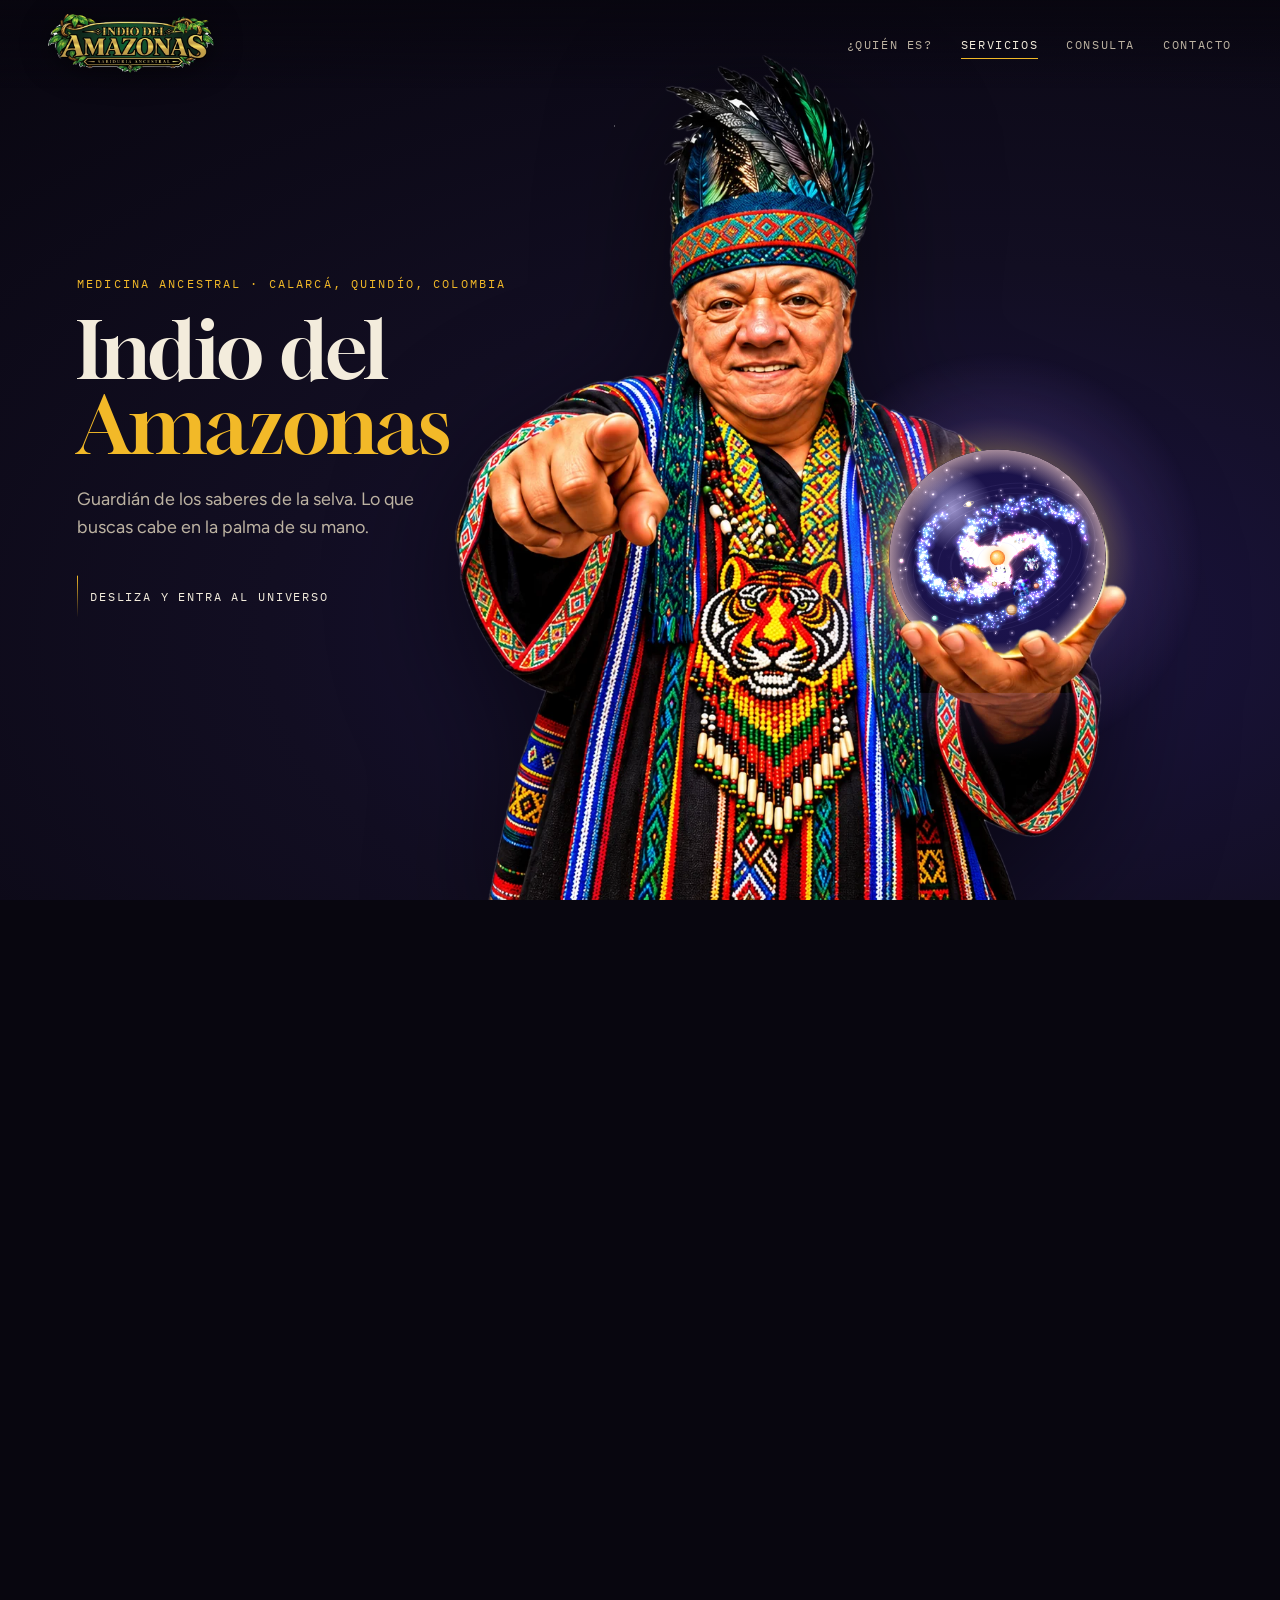
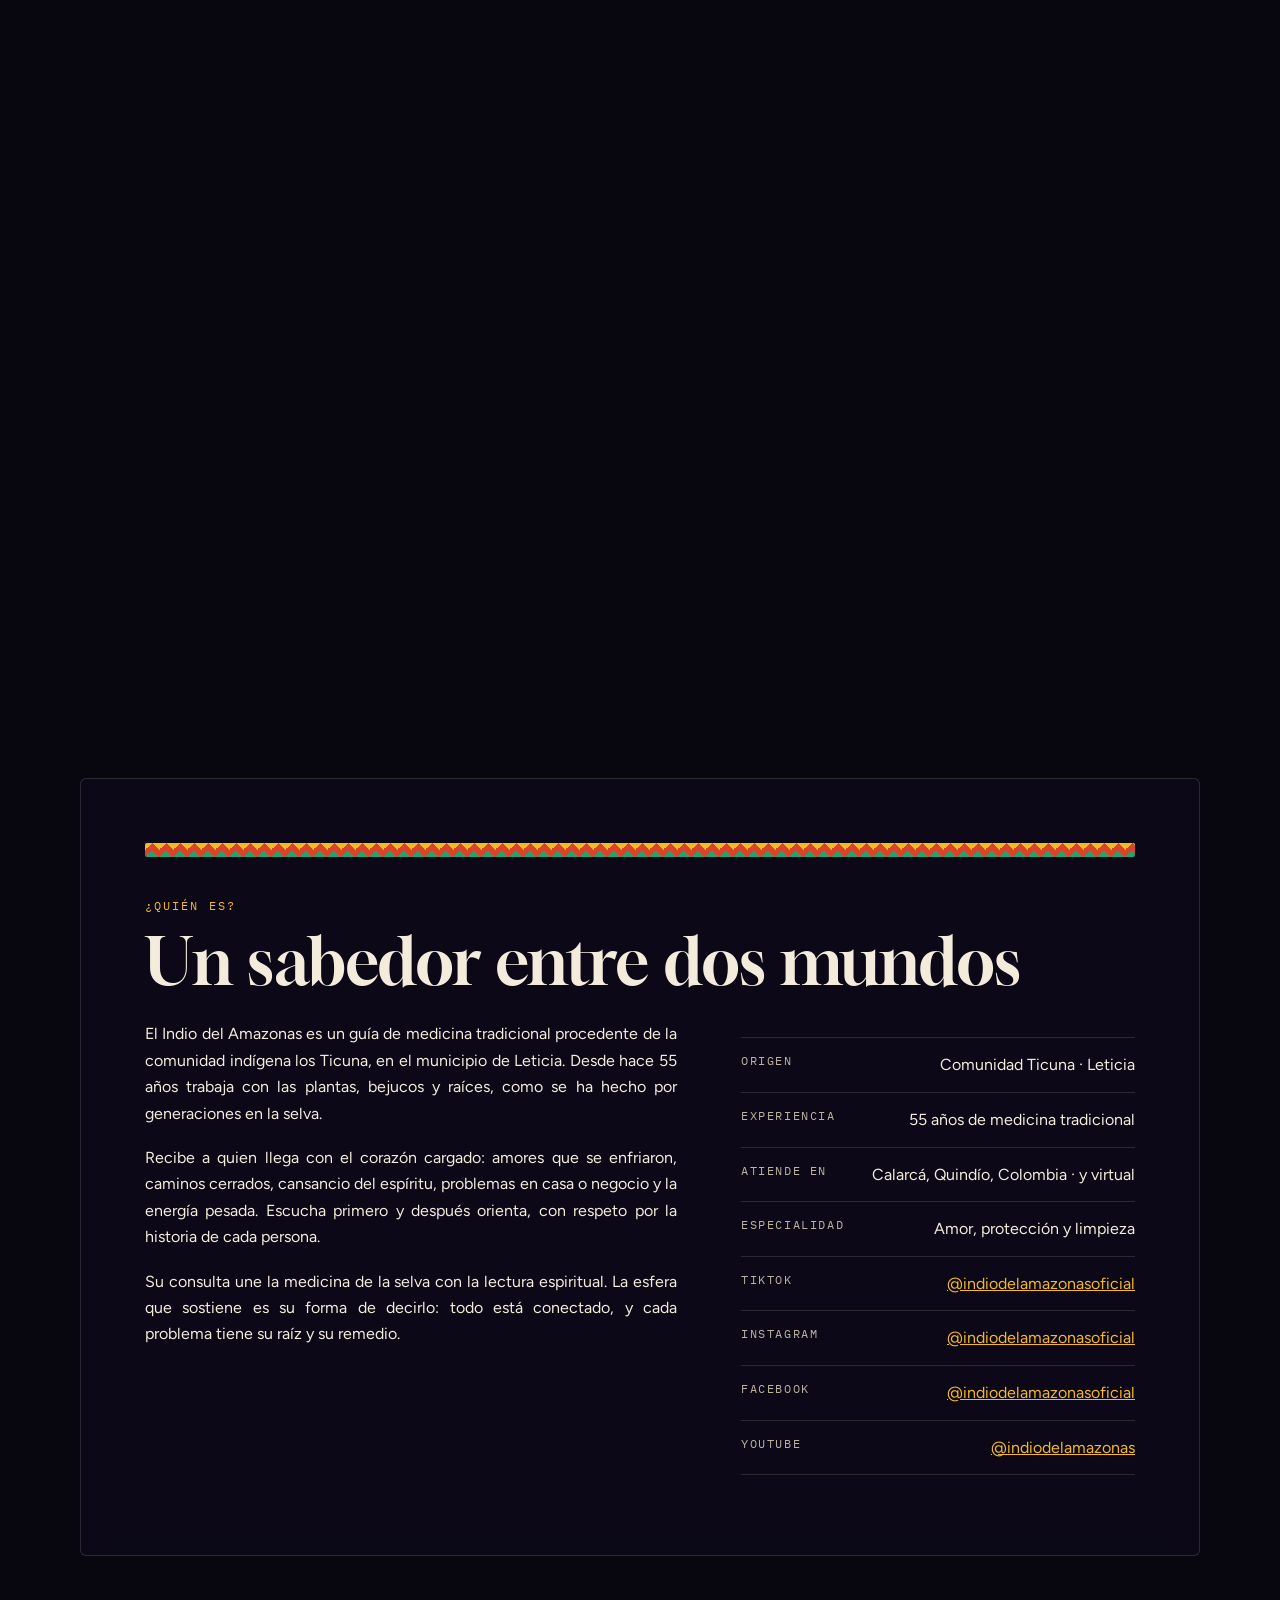
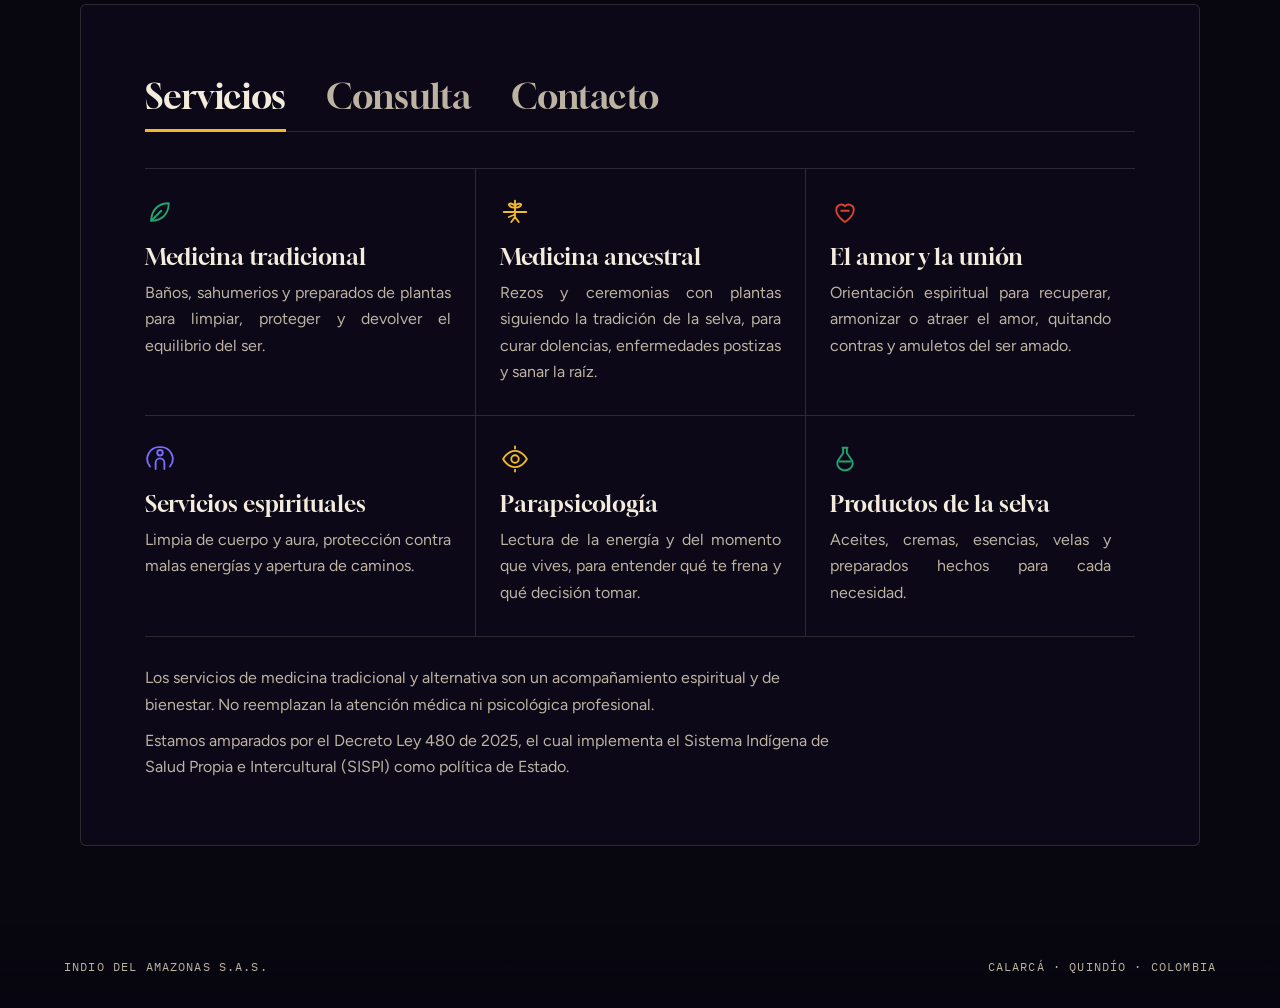
==== index.html @ d4c2d55d "Update index.html" ====
<!doctype html>
<html lang="es">
<head>
<meta charset="utf-8">
<meta name="viewport" content="width=device-width, initial-scale=1, viewport-fit=cover">
<meta name="description" content="Indio del Amazonas: medicina tradicional y ancestral de la comunidad Ticuna. Consultas en Calarcá, Quindío, Colombia y virtuales.">
<style>html{color-scheme:dark;-webkit-text-size-adjust:100%}body{margin:0}img{max-width:100%}[hidden]{display:none!important}
.youtube-link {
  color: var(--maiz);
  text-decoration: none;
  border-bottom: 1px solid rgba(242,185,40,.45);
  padding-bottom: 2px;
  transition: color .2s, border-color .2s;
}
.youtube-link:hover, .youtube-link:focus-visible {
  color: var(--hueso);
  border-color: var(--hueso);
}


.contacto-redes a { color: var(--maiz); text-decoration: underline; text-underline-offset: 3px; overflow-wrap: anywhere; }
.contacto-redes p { margin: 0 0 1.1rem; }
.contacto-panel h3 { margin-top: .25rem; }


/* Ajustes móviles: menú hamburguesa y pestañas dentro del recuadro */
.menu-toggle{display:none;appearance:none;border:1px solid var(--linea);background:rgba(13,9,28,.92);color:var(--hueso);border-radius:8px;width:44px;height:42px;padding:10px;cursor:pointer;align-items:center;justify-content:center;flex-direction:column;gap:5px;flex:none}
.menu-toggle span{display:block;width:21px;height:2px;background:currentColor;border-radius:2px}
@media (max-width:560px){
  .nav{position:relative;display:flex;flex-wrap:wrap;align-items:center;justify-content:space-between;padding:calc(env(safe-area-inset-top,0px) + 10px) 16px 10px;gap:10px;background:rgba(8,6,15,.97)}
  .brand img{height:42px;max-width:min(66vw,250px)}
  .menu-toggle{display:flex;margin-left:auto}
  .nav ul{display:none;position:absolute;top:100%;left:12px;right:12px;flex-direction:column;gap:0;padding:8px 14px;background:rgba(10,7,22,.98);border:1px solid var(--linea);border-radius:10px;box-shadow:0 14px 35px rgba(0,0,0,.35);z-index:1000}
  .nav.nav-menu-open ul{display:flex}
  .nav ul li{width:100%}
  .nav a.lnk{display:block;width:100%;box-sizing:border-box;padding:13px 4px;font-size:.78rem;letter-spacing:.1em;border-bottom:1px solid var(--linea);white-space:normal}
  .nav ul li:last-child a.lnk{border-bottom:0}
  #pestanas .tabs{display:grid;grid-template-columns:repeat(3,minmax(0,1fr));gap:0;width:100%;box-sizing:border-box;margin:0 0 28px;align-items:stretch}
  #pestanas .tab{min-width:0;width:100%;box-sizing:border-box;margin:0;padding:10px 2px 13px;font-size:clamp(.88rem,4.2vw,1.2rem);line-height:1.2;letter-spacing:0;white-space:nowrap;text-align:center}
  #pestanas .tab[aria-selected="true"]::after{left:8%;right:8%;height:3px}
}


@media (max-width:560px){
  .menu-toggle{position:relative;z-index:1001;transition:background .2s,border-color .2s}
  .menu-toggle span{transform-origin:center;transition:transform .22s ease,opacity .18s ease}
  .nav.nav-menu-open .menu-toggle{background:rgba(242,185,40,.12);border-color:var(--maiz)}
  .nav.nav-menu-open .menu-toggle span:nth-child(1){transform:translateY(7px) rotate(45deg)}
  .nav.nav-menu-open .menu-toggle span:nth-child(2){opacity:0;transform:scaleX(.2)}
  .nav.nav-menu-open .menu-toggle span:nth-child(3){transform:translateY(-7px) rotate(-45deg)}
}

</style>
<title>Indio del Amazonas</title>
<link rel="preconnect" href="https://fonts.googleapis.com">
<link rel="preconnect" href="https://fonts.gstatic.com" crossorigin>
<link rel="stylesheet" href="https://fonts.googleapis.com/css2?family=Gloock&family=Figtree:wght@400;500;600&family=IBM+Plex+Mono:wght@400;500&display=swap">
<style>
/* Layout: una escena fija (sticky) donde el guardián se acerca hasta que la esfera se vuelve el universo; luego el contenido flota sobre ese cosmos. */
:root{
  --noche:#08060f;
  --noche-2:#120e22;
  --hueso:#f3ecdc;
  --hueso-2:#bdb3a2;
  --maiz:#f2b928;
  --achiote:#d9442b;
  --selva:#22a36f;
  --cosmos:#7a6bff;
  --linea:rgba(243,236,220,.14);
  --panel:rgba(14,10,28,.72);
  --f-display:"Gloock","Bodoni 72","Didot",Georgia,serif;
  --f-body:"Figtree",system-ui,-apple-system,"Segoe UI",sans-serif;
  --f-mono:"IBM Plex Mono",ui-monospace,Menlo,monospace;
  color-scheme:dark;
}
*{box-sizing:border-box}
html{scroll-behavior:smooth}
body{background:var(--noche);color:var(--hueso);font-family:var(--f-body);font-size:16px;line-height:1.6;overflow-x:clip}\n@supports not (overflow:clip){body{overflow-x:hidden}}
a{color:inherit}
:focus-visible{outline:2px solid var(--maiz);outline-offset:3px}

/* ---------- Navegación ---------- */
.nav{position:fixed;top:0;left:0;right:0;z-index:20;padding:calc(env(safe-area-inset-top,0px) + 14px) clamp(16px,4vw,48px) 14px;display:flex;align-items:center;justify-content:space-between;gap:16px;background:linear-gradient(to bottom,rgba(8,6,15,.85),rgba(8,6,15,0));}
.brand{display:block;flex:none;line-height:0;text-decoration:none}
.brand img{display:block;height:clamp(40px,5.2vw,60px);width:auto;max-width:42vw;filter:drop-shadow(0 4px 14px rgba(0,0,0,.5))}
.nav ul{list-style:none;margin:0;padding:0;display:flex;gap:clamp(10px,2.2vw,28px)}
.nav a.lnk{font-family:var(--f-mono);font-size:.72rem;text-transform:uppercase;letter-spacing:.14em;text-decoration:none;color:var(--hueso-2);padding:6px 0;border-bottom:1px solid transparent;transition:color .2s,border-color .2s}
.nav a.lnk:hover,.nav a.lnk.on{color:var(--hueso);border-color:var(--maiz)}

/* ---------- Escena de entrada ---------- */
#viaje{position:relative;height:430vh;height:430svh;min-height:300vh}
.escena{position:sticky;top:0;height:100vh;height:100svh;min-height:100dvh;overflow:hidden;z-index:0;
  background:radial-gradient(120% 90% at 75% 70%,#1b1440 0%,var(--noche-2) 45%,var(--noche) 100%)}
.polvo{position:absolute;inset:0;opacity:.5;background-image:radial-gradient(1px 1px at 12% 22%,#fff8 50%,transparent 51%),radial-gradient(1px 1px at 32% 62%,#fff6 50%,transparent 51%),radial-gradient(1.4px 1.4px at 48% 14%,#fff9 50%,transparent 51%),radial-gradient(1px 1px at 8% 80%,#fff5 50%,transparent 51%),radial-gradient(1px 1px at 22% 44%,#fff7 50%,transparent 51%),radial-gradient(1.3px 1.3px at 41% 88%,#fff6 50%,transparent 51%),radial-gradient(1px 1px at 58% 34%,#fff5 50%,transparent 51%)}
.guardian{position:absolute;bottom:0;right:clamp(0px,3vw,60px);height:min(94svh,calc((100vw - 32px)*1199/1312));aspect-ratio:1312/1199;max-width:100%}
.guardian .mueve{position:absolute;inset:0;transform-origin:73.63% 59.55%;will-change:transform}
.guardian img{display:block;width:100%;height:100%;object-fit:contain;filter:drop-shadow(0 30px 60px rgba(0,0,0,.55))}

.hero{position:absolute;z-index:3;left:clamp(16px,6vw,96px);top:50%;transform:translateY(-50%);max-width:min(520px,40vw);will-change:opacity,transform}
.eyebrow{font-family:var(--f-mono);font-size:.74rem;letter-spacing:.18em;text-transform:uppercase;color:var(--maiz);margin:0 0 18px}
.hero h1{font-family:var(--f-display);font-weight:400;font-size:clamp(2.6rem,6.2vw,5.6rem);line-height:.95;margin:0;text-wrap:balance;letter-spacing:-.01em}
.hero h1 em{font-style:normal;color:var(--maiz)}
.hero p.lema{text-align:left;hyphens:none;-webkit-hyphens:none;font-size:clamp(1rem,1.4vw,1.2rem);color:var(--hueso-2);margin:22px 0 0;max-width:34ch}
.baja{display:inline-flex;align-items:center;gap:12px;margin-top:34px;font-family:var(--f-mono);font-size:.72rem;letter-spacing:.16em;text-transform:uppercase;color:var(--hueso)}
.baja i{display:block;width:1px;height:42px;background:linear-gradient(var(--maiz),transparent);animation:goteo 2.2s ease-in-out infinite}
@keyframes goteo{0%{transform:scaleY(.2);transform-origin:top}50%{transform:scaleY(1);transform-origin:top}100%{transform:scaleY(.2);transform-origin:bottom}}

.frase{position:absolute;z-index:3;left:50%;top:50%;transform:translate(-50%,-50%);width:min(760px,calc(100% - 32px));text-align:center;opacity:0;pointer-events:none}
.frase p{font-family:var(--f-display);font-size:clamp(1.8rem,4.6vw,3.6rem);line-height:1.08;margin:0;text-wrap:balance;text-shadow:0 4px 40px rgba(0,0,0,.6)}
.frase small{display:block;margin-top:16px;font-family:var(--f-mono);font-size:.72rem;letter-spacing:.18em;text-transform:uppercase;color:var(--maiz)}

#cosmos{position:fixed;inset:0;width:100%;height:100%;z-index:1;pointer-events:none}

/* ---------- Contenido ---------- */
#quien,#pestanas{scroll-margin-top:84px}
main{position:relative;z-index:4;padding-inline:clamp(16px,5vw,64px);padding-block:12vh 80px}
.chaquira{height:14px;border-radius:2px;margin:0 0 40px;
  background:
   linear-gradient(135deg,var(--maiz) 25%,transparent 25%) 0 0/14px 14px,
   linear-gradient(225deg,var(--maiz) 25%,transparent 25%) 0 0/14px 14px,
   linear-gradient(315deg,var(--selva) 25%,transparent 25%) 7px 0/14px 14px,
   linear-gradient(45deg,var(--selva) 25%,transparent 25%) 7px 0/14px 14px,
   var(--achiote);}
.bloque{max-width:1120px;margin:0 auto;background:var(--panel);backdrop-filter:blur(14px);-webkit-backdrop-filter:blur(14px);border:1px solid var(--linea);border-radius:6px;padding:clamp(24px,5vw,64px)}
.bloque + .bloque{margin-top:48px}
.kicker{font-family:var(--f-mono);font-size:.72rem;letter-spacing:.18em;text-transform:uppercase;color:var(--maiz);margin:0 0 14px}
h2{font-family:var(--f-display);font-weight:400;font-size:clamp(2.2rem,5vw,4rem);line-height:1;margin:0 0 28px;text-wrap:balance}
.quien{display:grid;grid-template-columns:minmax(0,1.35fr) minmax(0,1fr);gap:clamp(28px,5vw,72px);align-items:start}
.quien .txt p{margin:0 0 18px;max-width:62ch;color:var(--hueso);font-size:1.06rem;line-height:1.65}

.saberes{border-top:1px solid var(--linea)}
.saberes div{display:flex;justify-content:space-between;gap:16px;padding:14px 0;border-bottom:1px solid var(--linea)}
.saberes dt{font-family:var(--f-mono);font-size:.72rem;letter-spacing:.14em;text-transform:uppercase;color:var(--hueso-2)}
.saberes dd{margin:0;text-align:right}
.saberes a{color:var(--maiz);overflow-wrap:anywhere}
.saberes dd{min-width:0}

/* Pestañas */
.tabs{display:flex;gap:4px;border-bottom:1px solid var(--linea);margin:0 0 36px}
.tab{appearance:none;background:none;border:0;color:var(--hueso-2);font-family:var(--f-display);font-size:clamp(1.5rem,3vw,2.2rem);padding:6px 18px 14px 0;margin-right:18px;cursor:pointer;position:relative}
.tab[aria-selected="true"]{color:var(--hueso)}
.tab[aria-selected="true"]::after{content:"";position:absolute;left:0;right:18px;bottom:-1px;height:3px;background:var(--maiz)}
.tab:hover{color:var(--hueso)}

.servicios{display:grid;grid-template-columns:repeat(3,minmax(0,1fr));gap:0;border-top:1px solid var(--linea)}
.serv{padding:28px 24px 30px 0;border-bottom:1px solid var(--linea)}
.serv:not(:nth-child(3n+1)){padding-left:24px;border-left:1px solid var(--linea)}
.serv .icono{display:block;width:30px;height:30px;margin:0 0 16px;fill:none;stroke:currentColor;stroke-width:1.5;stroke-linecap:round;stroke-linejoin:round}
.nota + .nota{margin-top:10px}
.serv h3{font-family:var(--f-display);font-weight:400;font-size:1.45rem;line-height:1.15;margin:0 0 10px}
.serv p{margin:0;color:var(--hueso-2);font-size:.96rem}
.nota{margin:28px 0 0;font-size:.82rem;color:var(--hueso-2);max-width:70ch}

.consulta{display:grid;grid-template-columns:minmax(0,1fr) minmax(0,1.3fr);gap:clamp(28px,5vw,64px)}
.consulta .intro p{margin:0 0 16px;max-width:44ch}
.pasos{list-style:none;margin:24px 0 0;padding:0;counter-reset:p}
.pasos li{counter-increment:p;display:flex;gap:14px;padding:12px 0;border-top:1px solid var(--linea);color:var(--hueso-2)}
.pasos li::before{content:counter(p);font-family:var(--f-mono);color:var(--maiz);min-width:1.5em}
form{display:grid;grid-template-columns:1fr 1fr;gap:18px}
.campo{display:flex;flex-direction:column;gap:6px;min-width:0}
.campo.full{grid-column:1/-1}
label{font-family:var(--f-mono);font-size:.7rem;letter-spacing:.14em;text-transform:uppercase;color:var(--hueso-2)}
input,select,textarea{font:inherit;color:var(--hueso);background:rgba(243,236,220,.05);border:1px solid var(--linea);border-radius:4px;padding:12px 14px;width:100%}
select option{background:var(--noche-2)}
textarea{min-height:120px;resize:vertical}
input:focus,select:focus,textarea:focus{outline:none;border-color:var(--maiz)}
.btn{appearance:none;border:0;cursor:pointer;font:600 1rem var(--f-body);background:var(--maiz);color:#1a1205;padding:14px 22px;border-radius:4px;text-decoration:none;display:inline-flex;align-items:center;gap:10px;justify-content:center}
.btn.sec{background:transparent;color:var(--hueso);border:1px solid var(--linea)}
.btn:hover{filter:brightness(1.08)}
.listo{grid-column:1/-1;border:1px solid var(--linea);border-radius:4px;padding:18px;background:rgba(34,163,111,.08)}
.listo pre{white-space:pre-wrap;font-family:var(--f-mono);font-size:.82rem;color:var(--hueso);margin:10px 0 16px;max-height:220px;overflow:auto}
.listo .acciones{display:flex;flex-wrap:wrap;gap:10px}
.wa-directo{margin-top:28px;padding-top:22px;border-top:1px solid var(--linea)}
.wa-num{font-family:var(--f-display);font-size:clamp(1.6rem,3.4vw,2.2rem);margin:0 0 14px;font-variant-numeric:tabular-nums;user-select:all}
.wa-directo .acciones,.listo .acciones{display:flex;flex-wrap:wrap;gap:10px}
.acepto{flex-direction:row;align-items:flex-start;gap:12px}
.acepto input{width:20px;height:20px;flex:none;margin:2px 0 0;accent-color:var(--maiz);padding:0}
.acepto label{flex:1;min-width:0;font-family:var(--f-body);font-size:.92rem;letter-spacing:0;text-transform:none;color:var(--hueso);line-height:1.5;text-align:left;hyphens:none;-webkit-hyphens:none}
.enlace{display:inline;color:var(--maiz);text-decoration:underline;text-underline-offset:3px;cursor:pointer}
.velo-pol[hidden],[hidden]{display:none!important}
.velo-pol{position:fixed;inset:0;z-index:50;background:rgba(5,4,10,.78);display:flex;align-items:center;justify-content:center;padding:calc(env(safe-area-inset-top,0px) + 16px) 16px calc(env(safe-area-inset-bottom,0px) + 16px)}
.politica{background:var(--noche-2);border:1px solid var(--linea);border-radius:6px;width:min(680px,100%);max-height:100%;display:flex;flex-direction:column}
.politica header{display:flex;justify-content:space-between;align-items:center;gap:16px;padding:20px 24px;border-bottom:1px solid var(--linea)}
.politica h3{font-family:var(--f-display);font-weight:400;font-size:1.5rem;margin:0;line-height:1.1}
.politica .cuerpo{overflow:auto;padding:20px 24px;font-size:.94rem;color:var(--hueso)}
.politica .cuerpo h4{font-family:var(--f-mono);font-size:.72rem;letter-spacing:.14em;text-transform:uppercase;color:var(--maiz);margin:20px 0 6px;font-weight:500}
.politica .cuerpo h4:first-child{margin-top:0}
.politica .cuerpo p,.politica .cuerpo li{margin:0 0 8px;max-width:64ch}
.politica .cuerpo ul{padding-left:20px;margin:0 0 8px}
.politica footer{padding:16px 24px;border-top:1px solid var(--linea);display:flex;flex-wrap:wrap;gap:10px;justify-content:flex-end}
.cerrar{appearance:none;background:none;border:1px solid var(--linea);color:var(--hueso);width:40px;height:40px;border-radius:4px;font-size:1.3rem;cursor:pointer;flex:none}
/* Texto corrido: mismo tamaño, interlineado y justificado */
.quien .txt p,.serv p,.nota,.consulta .intro > p,.pasos li,.politica .cuerpo p,.politica .cuerpo li,.acepto label{text-align:left;hyphens:none;-webkit-hyphens:none}
.quien .txt p,.serv p,.nota,.consulta .intro > p,.pasos li{font-size:1rem;line-height:1.65}
.err{color:#ff9b85;font-size:.85rem;grid-column:1/-1;margin:0}

footer{position:relative;z-index:4;padding:32px clamp(16px,5vw,64px) calc(32px + env(safe-area-inset-bottom,0px));display:flex;flex-wrap:wrap;justify-content:space-between;gap:12px;font-family:var(--f-mono);font-size:.72rem;letter-spacing:.1em;text-transform:uppercase;color:var(--hueso-2);background:linear-gradient(to top,rgba(8,6,15,.9),transparent)}

@media (max-width:860px){
  #viaje{position:relative;height:430vh;height:430svh;min-height:300vh}
  .escena{position:sticky;top:0;height:100vh;height:100svh;min-height:100dvh}
  #viaje{height:430vh;height:430svh}
  .escena{height:100vh;height:100svh;min-height:100dvh}
  .hero{top:calc(env(safe-area-inset-top,0px) + 86px);transform:none;max-width:none;right:16px}
  .hero p.lema{max-width:30ch}
  .baja{margin-top:20px}
  .guardian{right:50%;transform:translateX(50%);height:auto;width:min(100vw,640px)}
  .quien,.consulta{grid-template-columns:1fr}
  .servicios{grid-template-columns:1fr 1fr}
  .serv:not(:nth-child(3n+1)){padding-left:0;border-left:0}
  .serv:nth-child(2n){padding-left:20px;border-left:1px solid var(--linea)}
  .serv{padding-right:20px}
}
@media (max-width:560px){
  .nav{padding-bottom:10px;gap:10px;background:linear-gradient(to bottom,rgba(8,6,15,.97) 70%,rgba(8,6,15,0))}
  .nav ul{gap:12px}
  .nav a.lnk{font-size:.68rem;letter-spacing:.06em;white-space:nowrap}
  .brand img{height:40px;max-width:34vw}
  .hero{top:calc(env(safe-area-inset-top,0px) + 92px)}
  .eyebrow{font-size:.78rem}
  .hero h1{font-size:clamp(2.9rem,13vw,3.6rem)}
  .hero p.lema{display:block;font-size:1.08rem;max-width:26ch;margin-top:14px}
  .baja{font-size:.78rem}
  main{padding-inline:12px}
  .bloque{padding:28px 20px}
  h2{font-size:2.3rem}
  .kicker,.saberes dt,label{font-size:.78rem}
  .quien .txt p,.serv p,.nota,.consulta .intro > p,.pasos li,.politica .cuerpo p,.politica .cuerpo li,.acepto label{font-size:1.08rem;line-height:1.7}
  .saberes dd{font-size:1.02rem}
  .tab{font-size:1.9rem}
  .servicios{grid-template-columns:1fr}
  .serv,.serv:nth-child(2n),.serv:not(:nth-child(3n+1)){padding:26px 0;border-left:0}
  .serv .icono{width:34px;height:34px}
  .serv h3{font-size:1.65rem}
  form{grid-template-columns:1fr}
  input,select,textarea{font-size:1.05rem}
  .btn{font-size:1.05rem;padding:16px 22px}
  .wa-num{font-size:2rem}
  footer{font-size:.78rem}
}
@media (prefers-reduced-motion:reduce){ html{scroll-behavior:auto} .baja i{animation:none} }

/* Justificación solicitada: únicamente sección ¿Quién es? y Servicios */
#quien .txt p,
#pestanas .serv p {
  text-align: justify;
  text-justify: inter-word;
  hyphens: auto;
  -webkit-hyphens: auto;
}

</style>

<style id="menu-hamburguesa-fix">
@media (max-width: 560px) {
  nav.nav { position: fixed !important; top: 0; left: 0; right: 0; z-index: 10000 !important; }
  nav.nav > ul#menu-principal {
    display: none !important;
    position: absolute !important;
    top: calc(100% - 1px) !important;
    left: 12px !important;
    right: 12px !important;
    width: auto !important;
    flex-direction: column !important;
    gap: 0 !important;
    padding: 8px 14px !important;
    margin: 0 !important;
    background: rgba(10,7,22,.98) !important;
    border: 1px solid var(--linea) !important;
    border-radius: 10px !important;
    box-shadow: 0 14px 35px rgba(0,0,0,.4) !important;
    z-index: 10002 !important;
    box-sizing: border-box !important;
  }
  nav.nav.nav-menu-open > ul#menu-principal { display: flex !important; }
  nav.nav > ul#menu-principal li { display: block !important; width: 100% !important; }
  nav.nav > ul#menu-principal a.lnk {
    display: block !important; width: 100% !important; box-sizing: border-box !important;
    padding: 13px 4px !important; white-space: normal !important;
    border-bottom: 1px solid var(--linea) !important;
  }
  nav.nav > ul#menu-principal li:last-child a.lnk { border-bottom: 0 !important; }
  nav.nav > button.menu-toggle { display: flex !important; position: relative; z-index: 10003 !important; }
  nav.nav.nav-menu-open > button.menu-toggle span:nth-child(1) { transform: translateY(7px) rotate(45deg); }
  nav.nav.nav-menu-open > button.menu-toggle span:nth-child(2) { opacity: 0; }
  nav.nav.nav-menu-open > button.menu-toggle span:nth-child(3) { transform: translateY(-7px) rotate(-45deg); }
}
</style>

</head>
<body>


<nav class="nav" aria-label="Principal">
  <a class="brand" href="#top"><img src="[data-uri]" alt="Indio del Amazonas · Sabiduría ancestral" width="520" height="188"></a>
  <button class="menu-toggle" type="button" aria-label="Abrir menú" aria-expanded="false" aria-controls="menu-principal">
    <span></span><span></span><span></span>
  </button>
  <ul id="menu-principal">
    <li><a class="lnk" href="#quien" data-go="quien">¿Quién es?</a></li>
    <li><a class="lnk" href="#servicios" data-go="servicios">Servicios</a></li>
    <li><a class="lnk" href="#consulta" data-go="consulta">Consulta</a></li>
    <li><a class="lnk" href="#contacto" data-go="contacto">Contacto</a></li>
  </ul>
</nav>

<section id="viaje" aria-label="Introducción">
  <div class="escena" id="top">
    <div class="polvo" aria-hidden="true"></div>
    <div class="guardian" id="guardian">
      <div class="mueve" id="mueve"><img src="[data-uri]" alt="El Indio del Amazonas, con tocado de plumas y collar de chaquira, sostiene una esfera con el universo en su mano"></div>
    </div>
    <div class="hero" id="hero">
      <p class="eyebrow">Medicina ancestral · Calarcá, Quindío, Colombia</p>
      <h1>Indio del <em>Amazonas</em></h1>
      <p class="lema">Guardián de los saberes de la selva. Lo que buscas cabe en la palma de su mano.</p>
      <span class="baja"><i aria-hidden="true"></i>Desliza y entra al universo</span>
    </div>
    <div class="frase" id="frase1"><p>La selva y el cosmos son una sola medicina</p><small>Bienvenido al círculo</small></div>
  </div>
</section>

<canvas id="cosmos" aria-hidden="true"></canvas>

<main lang="es">
  <section class="bloque" id="quien" aria-labelledby="t-quien">
    <div class="chaquira" aria-hidden="true"></div>
    <p class="kicker">¿Quién es?</p>
    <h2 id="t-quien">Un sabedor entre dos mundos</h2>
    <div class="quien">
      <div class="txt">
        <p>El Indio del Amazonas es un guía de medicina tradicional procedente de la comunidad indígena los Ticuna, en el municipio de Leticia. Desde hace 55 años trabaja con las plantas, bejucos y raíces, como se ha hecho por generaciones en la selva.</p>
        <p>Recibe a quien llega con el corazón cargado: amores que se enfriaron, caminos cerrados, cansancio del espíritu, problemas en casa o negocio y la energía pesada. Escucha primero y después orienta, con respeto por la historia de cada persona.</p>
        <p>Su consulta une la medicina de la selva con la lectura espiritual. La esfera que sostiene es su forma de decirlo: todo está conectado, y cada problema tiene su raíz y su remedio.</p>
      </div>
      <dl class="saberes">
        <div><dt>Origen</dt><dd>Comunidad Ticuna · Leticia</dd></div>
        <div><dt>Experiencia</dt><dd>55 años de medicina tradicional</dd></div>
        <div><dt>Atiende en</dt><dd>Calarcá, Quindío, Colombia · y virtual</dd></div>
        <div><dt>Especialidad</dt><dd>Amor, protección y limpieza</dd></div>
        <div><dt>TikTok</dt><dd><a href="https://www.tiktok.com/@indiodelamazonasoficial" target="_blank" rel="noopener">@indiodelamazonasoficial</a></dd></div>
        <div><dt>Instagram</dt><dd><a href="https://www.instagram.com/indiodelamazonasoficial" target="_blank" rel="noopener">@indiodelamazonasoficial</a></dd></div>
        <div><dt>Facebook</dt><dd><a href="https://www.facebook.com/indiodelamazonasoficial" target="_blank" rel="noopener">@indiodelamazonasoficial</a></dd></div>
        <div><dt>YouTube</dt><dd><a href="https://www.youtube.com/@indiodelamazonas" target="_blank" rel="noopener">@indiodelamazonas</a></dd></div>
      </dl>
    </div>
  </section>

  <section class="bloque" id="pestanas" aria-label="Servicios y consulta">
    <div class="tabs" role="tablist">
      <button class="tab" role="tab" id="tab-servicios" aria-controls="p-servicios" aria-selected="true">Servicios</button>
      <button class="tab" role="tab" id="tab-consulta" aria-controls="p-consulta" aria-selected="false" tabindex="-1">Consulta</button>
      <button class="tab" role="tab" id="tab-contacto" aria-controls="p-contacto" aria-selected="false" tabindex="-1">Contacto</button>
    </div>

    <div role="tabpanel" id="p-servicios" aria-labelledby="tab-servicios">
      <div class="servicios">
        <article class="serv"><svg class="icono" style="color:var(--selva)" viewBox="0 0 24 24" aria-hidden="true"><path d="M5 19C5 11 10 5 19 5c0 9-6 14-14 14Z"/><path d="M5 19 13 11"/></svg><h3>Medicina tradicional</h3><p>Baños, sahumerios y preparados de plantas para limpiar, proteger y devolver el equilibrio del ser.</p></article>
        <article class="serv"><svg class="icono" style="color:var(--maiz)" viewBox="0 0 24 24" aria-hidden="true"><path d="M12 3v9"/><path d="M12 7c-2-2-4-2-5-1 1 2 3 3 5 2"/><path d="M12 7c2-2 4-2 5-1-1 2-3 3-5 2"/><path d="M3 12h18"/><path d="M12 12v4l-3 4M12 16l3 4M12 14l-5 2"/></svg><h3>Medicina ancestral</h3><p>Rezos y ceremonias con plantas siguiendo la tradición de la selva, para curar dolencias, enfermedades postizas y sanar la raíz.</p></article>
        <article class="serv"><svg class="icono" style="color:var(--achiote)" viewBox="0 0 24 24" aria-hidden="true"><path d="M12 20s-7-4.4-7-10a4 4 0 0 1 7-2.6A4 4 0 0 1 19 10c0 5.6-7 10-7 10Z"/><path d="M9 11h6"/></svg><h3>El amor y la unión</h3><p>Orientación espiritual para recuperar, armonizar o atraer el amor, quitando contras y amuletos del ser amado.</p></article>
        <article class="serv"><svg class="icono" style="color:var(--cosmos)" viewBox="0 0 24 24" aria-hidden="true"><circle cx="12" cy="7" r="2.2"/><path d="M8.5 20v-5a3.5 3.5 0 0 1 7 0v5"/><path d="M4 18A9.5 9.5 0 0 1 12 2.5 9.5 9.5 0 0 1 20 18"/></svg><h3>Servicios espirituales</h3><p>Limpia de cuerpo y aura, protección contra malas energías y apertura de caminos.</p></article>
        <article class="serv"><svg class="icono" style="color:var(--maiz)" viewBox="0 0 24 24" aria-hidden="true"><path d="M2.5 12S6 5.5 12 5.5 21.5 12 21.5 12 18 18.5 12 18.5 2.5 12 2.5 12Z"/><circle cx="12" cy="12" r="3"/><path d="M12 2v1.5M12 20.5V22"/></svg><h3>Parapsicología</h3><p>Lectura de la energía y del momento que vives, para entender qué te frena y qué decisión tomar.</p></article>
        <article class="serv"><svg class="icono" style="color:var(--selva)" viewBox="0 0 24 24" aria-hidden="true"><path d="M10 3h4M10.5 3v4.2L6.5 13a5.5 5.5 0 0 0 4.6 8h1.8a5.5 5.5 0 0 0 4.6-8l-4-5.8V3"/><path d="M7.5 14h9"/></svg><h3>Productos de la selva</h3><p>Aceites, cremas, esencias, velas y preparados hechos para cada necesidad.</p></article>
      </div>
      <p class="nota">Los servicios de medicina tradicional y alternativa son un acompañamiento espiritual y de bienestar. No reemplazan la atención médica ni psicológica profesional.</p>
      <p class="nota">Estamos amparados por el Decreto Ley 480 de 2025, el cual implementa el Sistema Indígena de Salud Propia e Intercultural (SISPI) como política de Estado.</p>
    </div>

    <div role="tabpanel" id="p-consulta" aria-labelledby="tab-consulta" hidden>
      <div class="consulta">
        <div class="intro">
          <p>Cuéntale qué estás viviendo. Con tus datos se arma el mensaje y lo envías al WhatsApp del Indio del Amazonas para agendar. También puedes escribirle directo.</p>
          <ol class="pasos">
            <li>Llenas el formulario con tu caso.</li>
            <li>Envías el mensaje por WhatsApp.</li>
            <li>Acuerdan día, hora y modalidad.</li>
          </ol>
          <div class="wa-directo">
            <p class="kicker">WhatsApp Business</p>
            <p class="wa-num" id="wa-num">+57 312 201 8934</p>
            <div class="acciones">
              <a class="btn" href="https://wa.me/573122018934?text=Hola%2C%20Indio%20del%20Amazonas.%20Quiero%20agendar%20una%20consulta." target="_blank" rel="noopener">Escribir ahora</a>
              <button class="btn sec" type="button" id="copiar-num">Copiar número</button>
            </div>
          </div>
        </div>
        <form id="form" novalidate>
          <div class="campo"><label for="f-nombre">Nombre</label><input id="f-nombre" name="nombre" autocomplete="name" placeholder="Ej. Laura Gómez"></div>
          <div class="campo"><label for="f-tel">WhatsApp</label><input id="f-tel" name="tel" type="tel" inputmode="tel" autocomplete="tel" placeholder="Ej. 300 123 4567"></div>
          <div class="campo"><label for="f-tipo">Tipo de consulta</label>
            <select id="f-tipo" name="tipo">
              <option>El amor y la unión</option><option>Medicina tradicional</option><option>Medicina ancestral</option><option>Servicios espirituales</option><option>Parapsicología</option><option>Productos de la selva</option>
            </select></div>
          <div class="campo"><label for="f-modo">Modalidad</label>
            <select id="f-modo" name="modo"><option>Virtual</option><option>Presencial en Calarcá</option></select></div>
          <div class="campo full"><label for="f-msg">¿Qué estás viviendo?</label><textarea id="f-msg" name="msg" placeholder="Cuéntalo con tus palabras. Todo lo que compartes es confidencial."></textarea></div>
          <div class="campo full acepto">
            <input type="checkbox" id="f-datos" name="datos" value="si">
            <label for="f-datos">Acepto la <a href="#politica" class="enlace" id="ver-politica">política de tratamiento de datos personales</a> de Indio del Amazonas S.A.S.</label>
          </div>
          <p class="err" id="err" hidden></p>
          <div class="campo full"><button class="btn" type="submit">Preparar mi consulta</button></div>
          <div class="listo" id="listo" hidden>
            <label>Tu mensaje está listo</label>
            <pre id="resumen"></pre>
            <div class="acciones">
              <a class="btn" id="wa" href="#" target="_blank" rel="noopener">Enviar por WhatsApp</a>
              <button class="btn sec" type="button" id="copiar">Copiar mensaje</button>
            </div>
          </div>
        </form>
      </div>
    </div>
  
    <div role="tabpanel" id="p-contacto" aria-labelledby="tab-contacto" hidden>
      <div class="consulta contacto-panel">
        <div class="intro">
          <p class="kicker">Contacto directo</p>
          <h3>Hablemos</h3>
          <p>Comunícate con el Indio del Amazonas para resolver tus dudas y coordinar una consulta.</p>
          <div class="wa-directo">
            <p class="kicker">WhatsApp Business</p>
            <p class="wa-num">+57 312 201 8934</p>
            <div class="acciones">
              <a class="btn" href="https://wa.me/573122018934?text=Hola%2C%20Indio%20del%20Amazonas.%20Quiero%20obtener%20informaci%C3%B3n." target="_blank" rel="noopener noreferrer">Escribir por WhatsApp</a>
            </div>
          </div>
        </div>
        <div class="intro">
          <p class="kicker">Redes sociales</p>
          <div class="contacto-redes">
            <p><strong>TikTok</strong><br><a href="https://www.tiktok.com/@indiodelamazonasoficial" target="_blank" rel="noopener noreferrer">@indiodelamazonasoficial</a></p>
            <p><strong>Instagram</strong><br><a href="https://www.instagram.com/indiodelamazonasoficial" target="_blank" rel="noopener noreferrer">@indiodelamazonasoficial</a></p>
            <p><strong>Facebook</strong><br><a href="https://www.facebook.com/indiodelamazonasoficial" target="_blank" rel="noopener noreferrer">@indiodelamazonasoficial</a></p>
            <p><strong>YouTube</strong><br><a href="https://www.youtube.com/@indiodelamazonas" target="_blank" rel="noopener noreferrer">@indiodelamazonas</a></p>
          </div>
        </div>
      </div>
    </div>

  </section>
</main>

<footer>
  <span>Indio del Amazonas S.A.S.</span>
  <span>Calarcá · Quindío · Colombia</span>
</footer>

<div class="velo-pol" id="velo-pol" lang="es" hidden>
  <section class="politica" role="dialog" aria-modal="true" aria-labelledby="t-pol">
    <header>
      <h3 id="t-pol">Tratamiento de datos personales</h3>
      <button type="button" class="cerrar" id="cerrar-pol" aria-label="Cerrar">×</button>
    </header>
    <div class="cuerpo" tabindex="0">
      <h4>Responsable</h4>
      <p>Indio del Amazonas S.A.S., con domicilio en Calarcá, Quindío, Colombia. Contacto: WhatsApp +57 312 201 8934.</p>
      <h4>Qué datos recogemos</h4>
      <p>Tu nombre, tu número de WhatsApp, el tipo de consulta, la modalidad que prefieres y lo que nos cuentas sobre tu caso.</p>
      <h4>Para qué los usamos</h4>
      <ul>
        <li>Responder tu mensaje y agendar tu consulta.</li>
        <li>Comunicarnos contigo por WhatsApp sobre tu cita y el servicio que pediste.</li>
        <li>Llevar un registro interno de la atención que te damos.</li>
      </ul>
      <p>No vendemos ni compartimos tus datos con terceros. El mensaje viaja por WhatsApp, que tiene su propia política de privacidad.</p>
      <h4>Información sensible</h4>
      <p>Lo que cuentas sobre tu salud, tu vida personal o espiritual se trata como dato sensible. No estás obligado a compartirlo: cuenta solo lo que quieras para que podamos orientarte. Lo usamos únicamente para atender tu consulta y con total confidencialidad.</p>
      <h4>Tus derechos</h4>
      <p>Puedes conocer, actualizar, corregir o pedir que borremos tus datos, y retirar esta autorización cuando quieras, escribiéndonos al WhatsApp +57 312 201 8934. También puedes acudir a la Superintendencia de Industria y Comercio.</p>
      <h4>Norma aplicable</h4>
      <p>Ley 1581 de 2012 y Decreto 1377 de 2013 de Colombia, sobre protección de datos personales.</p>
    </div>
    <footer>
      <button type="button" class="btn sec" id="cerrar-pol2">Cerrar</button>
      <button type="button" class="btn" id="aceptar-pol">Acepto</button>
    </footer>
  </section>
</div>

<script>
document.documentElement.lang = 'es';
(() => {
  // Número de WhatsApp del negocio en formato internacional, sin "+" (ej. "573001234567"). Vacío = el usuario elige el contacto.
  const WA_NUMBER = "573122018934";

  const cv = document.getElementById('cosmos'), ctx = cv.getContext('2d');
  const viaje = document.getElementById('viaje');
  const guardian = document.getElementById('guardian');
  const escena = document.querySelector('.escena');
  const mueve = document.getElementById('mueve');
  const hero = document.getElementById('hero');
  const frase = document.getElementById('frase1');
  const reduce = matchMedia('(prefers-reduced-motion: reduce)').matches;

  // Posición de la esfera dentro de la imagen (fracciones del ancho/alto)
  const SX = .7363, SY = .5955, SR = .117;

  let W = 0, H = 0, dpr = 1;
  function resize(){
    dpr = Math.min(devicePixelRatio || 1, 1.6);
    // Use the live viewport dimensions so rotation and mobile browser chrome do not break the scene.
    W = document.documentElement.clientWidth || innerWidth;
    H = window.visualViewport ? Math.round(window.visualViewport.height) : innerHeight;
    cv.width = Math.round(W*dpr); cv.height = Math.round(H*dpr);
    cv.style.width = W + 'px'; cv.style.height = H + 'px';
  }
  resize();
  addEventListener('resize', () => { resize(); update(); }, {passive:true});
  addEventListener('orientationchange', () => { resize(); update(); }, {passive:true});
  if (window.visualViewport) window.visualViewport.addEventListener('resize', () => { resize(); update(); }, {passive:true});

  // ---------- Partículas de la galaxia ----------
  const rnd = (a,b)=>a+Math.random()*(b-a);
  const N = W < 700 ? 1400 : 2400;
  const parts = [];
  const ARMS = 3;
  for (let i=0;i<N;i++){
    const core = Math.random() < .22;
    const rho = core ? Math.pow(Math.random(),2)*.28 : rnd(.08,1.05);
    const arm = i % ARMS;
    const ang = arm*(Math.PI*2/ARMS) + rho*5.2 + rnd(-.35,.35)*(1.1-rho*.4);
    const t = rho;
    let col;
    if (t < .18) col = [255,236,190];
    else if (t < .45) col = Math.random()<.5 ? [255,170,90] : [255,120,190];
    else col = Math.random()<.55 ? [110,150,255] : (Math.random()<.5 ? [180,110,255] : [120,230,255]);
    parts.push({rho, ang, s: rnd(.4,1.4)*(core?1.2:1), col, a: rnd(.35,1), z: rnd(-.06,.06)});
  }
  // Signos del zodiaco (U+FE0E fuerza el glifo de texto en lugar del emoji)
  // Constelaciones del zodiaco: estrellas [x, y, brillo] en un cuadro de -1 a 1 y trazos entre ellas
  const ZOD = [
    {n:'Aries', s:[[-1,.35,.6],[.15,-.15,1],[.6,-.3,1],[.78,-.18,.6]], l:[[0,1],[1,2],[2,3]]},
    {n:'Tauro', s:[[-.85,-.85,.7],[-.95,-.35,.6],[-.25,-.05,.6],[0,.05,1],[.1,-.1,.6],[.45,.35,.7],[.9,.75,.8]], l:[[0,2],[2,3],[3,5],[5,6],[1,4],[4,3]]},
    {n:'Géminis', s:[[-.35,-.9,1],[-.35,-.4,.6],[-.65,-.35,.5],[-.4,.1,.6],[-.55,.85,.6],[.25,-.8,1],[.2,-.35,.6],[.5,-.4,.5],[.25,.15,.6],[.4,.85,.6],[.05,.5,.5]], l:[[0,1],[1,2],[1,3],[3,4],[5,6],[6,7],[6,8],[8,9],[8,10],[1,6]]},
    {n:'Cáncer', s:[[0,-.95,.7],[0,-.3,.6],[0,.15,.8],[-.45,.85,.7],[.45,.55,.6]], l:[[0,1],[1,2],[2,3],[2,4]]},
    {n:'Leo', s:[[-.2,-.85,.6],[.15,-.8,.7],[.25,-.5,.6],[0,-.3,.6],[-.05,0,1],[-.85,.2,.7],[.55,.55,.7],[.9,.85,.8]], l:[[0,1],[1,2],[2,3],[3,4],[4,5],[4,6],[6,7],[5,7]]},
    {n:'Virgo', s:[[-.6,-.9,.7],[-.45,-.3,.6],[-.4,.05,.7],[.1,-.05,.6],[.3,-.45,.7],[-.35,.45,.6],[.15,.35,.6],[.5,.6,.6],[.9,.95,1],[-.05,.9,.6]], l:[[0,1],[1,2],[2,3],[3,4],[2,5],[3,6],[6,7],[7,8],[5,9]]},
    {n:'Libra', s:[[-.3,-.75,.8],[.35,-.8,.8],[-.55,.05,.7],[.3,.15,.6],[.6,.35,.5],[-.4,.75,.6],[-.15,.85,.5]], l:[[0,1],[0,2],[1,3],[2,3],[3,4],[2,5],[5,6]]},
    {n:'Escorpio', s:[[-.75,-.75,.6],[-.6,-.55,.7],[-.35,-.5,1],[-.2,-.25,.6],[0,0,.6],[.05,.35,.6],[.1,.7,.6],[.35,.88,.6],[.65,.8,.7],[.75,.55,.8],[.6,.4,.5]], l:[[0,1],[1,2],[2,3],[3,4],[4,5],[5,6],[6,7],[7,8],[8,9],[9,10]]},
    {n:'Sagitario', s:[[-.9,0,.6],[-.45,.05,.7],[-.1,-.1,.7],[.15,-.45,.6],[.45,-.3,.6],[.75,0,.7],[.4,.3,.7],[0,.35,.6],[.2,.85,.6],[.55,.6,.5]], l:[[0,1],[1,2],[2,3],[3,4],[4,5],[5,6],[6,2],[6,7],[7,1],[6,9],[9,8]]},
    {n:'Capricornio', s:[[-.9,-.45,.7],[-.7,-.5,.6],[-.1,-.25,.8],[.55,-.4,.6],[.9,-.6,.8],[.2,.75,.7],[-.5,.15,.6],[-.15,.55,.6]], l:[[0,1],[1,2],[2,3],[3,4],[4,5],[5,7],[7,6],[6,0]]},
    {n:'Acuario', s:[[-.85,0,.6],[-.6,-.55,.7],[-.35,-.6,.6],[-.15,-.75,.7],[.05,-.55,.8],[.85,-.1,.8],[-.4,-.1,1],[-.2,.3,.6],[-.1,.9,.7],[.3,.2,.6]], l:[[0,1],[1,2],[2,3],[3,4],[4,5],[1,6],[6,7],[7,8],[4,9]]},
    {n:'Piscis', s:[[-.15,-.95,.8],[-.3,-.6,.6],[-.45,-.25,.6],[-.6,.15,.6],[-.95,.45,.8],[-.55,.4,.6],[-.1,.3,.7],[.3,.35,.6],[.6,.25,.6],[.8,.45,.6],[.65,.7,.6],[.45,.55,.6]], l:[[0,1],[1,2],[2,3],[3,4],[4,5],[5,6],[6,7],[7,8],[8,9],[9,10],[10,11],[11,8]]}
  ];
  // Los signos viajan en las órbitas cercanas al sol, varios por órbita y repartidos a distancia fija.
  // Los de una misma órbita giran juntos, así nunca se alcanzan; al cruzarse con otra órbita
  // se apartan un poco y vuelven a su lugar.
  const velo = o => .2*Math.pow(o, -1.2);
  // [signo (índice en ZOD), órbita, fase, tamaño]
  const ORB_DEF = [
    [6, 0.1888, 0, 0.0469],    [11, 0.1888, Math.PI, 0.0450],                       // Libra, Piscis
    [2, 0.2727, .5, 0.0526],  [8, 0.2727, 2.59, 0.0563],   [0, 0.2727, 4.68, 0.0600],    // Géminis, Sagitario, Aries
    [3, 0.3566, 1.2, 0.0620], [9, 0.3566, 3.29, 0.0657],   [5, 0.3566, 5.38, 0.0582],    // Cáncer, Capricornio, Virgo
    [4, 0.4405, 0, 0.0807],   [1, 0.4405, 1.57, 0.0770],  [7, 0.4405, 3.14, 0.0731], [10, 0.4405, 4.71, 0.0788] // Leo, Tauro, Escorpio, Acuario
  ];
  // Recorte de los dedos (en píxeles de la foto original: x 816, y 744, 348×161)
  const MANO = {img: new Image(), ok: false};
  MANO.img.onload = () => MANO.ok = true;
  MANO.img.src = '[data-uri]';
  const SEP = new Map(); // desvío suave de cada cuerpo para evitar choques
  // Planetas: o = órbita, v = velocidad, rad = tamaño (en radios de la esfera)
  const PLANETAS = [
    {o:.19, rad:.016, c1:'#f4e0c8', c2:'#7d5a3c', f:.6},                                   // rocoso pequeño
    {o:.33, rad:.02,  c1:'#fff1c4', c2:'#b06a18', f:4.1},                                  // dorado
    {o:.45, rad:.024, c1:'#bfe8ff', c2:'#1f5bb5', f:2.0, luna:true},                       // azul con luna
    {o:.57, rad:.021, c1:'#ffb59c', c2:'#9a2f1d', f:5.3},                                  // rojo
    {o:.71, rad:.042, c1:'#ffe2b8', c2:'#a2622f', f:0,   bandas:'rgba(120,60,20,.28)'},     // gigante con bandas
    {o:.8,  rad:.028, c1:'#fff3d6', c2:'#b58a3c', f:3.2, anillo:'rgba(240,215,160,.6)'},   // con anillos
    {o:.87, rad:.024, c1:'#c9fff2', c2:'#1c8a86', f:1.3},                                  // turquesa
    {o:.93, rad:.022, c1:'#ffd7f0', c2:'#7a2c8f', f:2.4, luna:true}                        // violeta
  ];
  PLANETAS.forEach(p => p.v = velo(p.o));
  const ORB = [];
  for (const [i, o, fase, sz] of ORB_DEF) ORB[i] = {o, v: velo(o), f: fase, sz};
  const ORBITAS = [...new Set([...PLANETAS.map(p => p.o), ...ORB_DEF.map(d => d[1])])];
  // ---------- Íconos neón de los signos (dibujos propios, rasterizados una vez) ----------
  const chispa = (x,y,s) => `<path fill="#fff" stroke="none" d="M${x} ${y-s}L${x+s*.25} ${y-s*.25}L${x+s} ${y}L${x+s*.25} ${y+s*.25}L${x} ${y+s}L${x-s*.25} ${y+s*.25}L${x-s} ${y}L${x-s*.25} ${y-s*.25}Z"/>`;
  const FF = 'fill="url(#f)"', NF = 'fill="none"', AC = (c) => `fill="${c}" stroke="none"`;
  const ICON_DEF = {
    Aries: ['#5ff3ff','#9b5cff', `
      <path ${FF} d="M38 40C50 30 66 32 74 44L84 62C86 68 80 72 74 68L62 62C56 70 46 72 40 66C34 58 32 48 38 40Z"/>
      <path ${NF} stroke-width="3.4" d="M40 40C30 22 10 28 12 44C14 58 32 58 32 46C32 38 22 38 22 46"/>
      <path ${NF} d="M50 36L56 26L60 36"/>
      <circle ${AC('#e9ffff')} cx="63" cy="46" r="2.6"/>${chispa(82,20,6)}`],
    Tauro: ['#ffd36b','#ff4fb8', `
      <path ${NF} stroke-width="3.4" d="M30 40C16 36 10 22 16 10M70 40C84 36 90 22 84 10"/>
      <path ${FF} d="M30 36C36 30 64 30 70 36L66 62C64 74 58 82 50 82C42 82 36 74 34 62Z"/>
      <path ${NF} d="M30 40L19 46L32 49M70 40L81 46L68 49"/>
      <ellipse ${FF} cx="50" cy="72" rx="10" ry="7"/>
      <circle ${AC('#fff4c8')} cx="41" cy="51" r="2.6"/><circle ${AC('#fff4c8')} cx="59" cy="51" r="2.6"/>
      <circle ${AC('#ff9fd6')} cx="46" cy="72" r="1.5"/><circle ${AC('#ff9fd6')} cx="54" cy="72" r="1.5"/>${chispa(50,41,4)}`],
    'Géminis': ['#6effd8','#4a7bff', `
      <circle ${FF} cx="35" cy="24" r="7"/><circle ${FF} cx="65" cy="24" r="7"/>
      <path ${NF} d="M35 31L35 62M35 62L28 86M35 62L42 86M35 40L22 54M35 40L50 50M65 31L65 62M65 62L58 86M65 62L72 86M65 40L78 54M65 40L50 50"/>
      ${chispa(50,12,6)}${chispa(18,30,3)}${chispa(84,34,3)}`],
    'Cáncer': ['#7fd4ff','#b06bff', `
      <ellipse ${FF} cx="50" cy="58" rx="20" ry="13"/>
      <path ${NF} d="M34 50C26 42 24 34 28 28M66 50C74 42 76 34 72 28"/>
      <path ${FF} d="M28 28C20 26 18 18 24 14C26 20 30 22 33 20C34 24 31 27 28 28ZM72 28C80 26 82 18 76 14C74 20 70 22 67 20C66 24 69 27 72 28Z"/>
      <path ${NF} d="M32 58L18 56L12 62M32 63L18 66L13 74M35 68L24 76L22 84M68 58L82 56L88 62M68 63L82 66L87 74M65 68L76 76L78 84M45 46L44 40M55 46L56 40"/>
      <circle ${AC('#eaf6ff')} cx="44" cy="39" r="2.2"/><circle ${AC('#eaf6ff')} cx="56" cy="39" r="2.2"/>${chispa(50,8,5)}`],
    Leo: ['#ffb347','#ff4f8b', `
      <path ${FF} d="M56 14C62 20 70 16 74 22C80 22 84 30 86 36C92 42 88 50 90 56C88 64 84 70 80 74C78 82 70 86 62 86C56 90 48 86 44 82L44 70L40 30C44 22 50 18 56 14Z"/>
      <path ${NF} d="M60 30C66 38 68 50 64 62M70 34C76 44 76 56 72 68"/>
      <path ${FF} d="M44 30C36 30 28 36 24 44L18 52C16 56 20 60 24 58L28 60C28 66 34 72 44 72C52 72 58 64 58 52C58 40 52 30 44 30Z"/>
      <circle ${AC('#fff2c0')} cx="38" cy="45" r="2.6"/><circle ${AC('#ffd0e0')} cx="21" cy="54" r="1.8"/>${chispa(26,18,5)}`],
    Virgo: ['#ffe08a','#b48cff', `
      <path ${NF} d="M50 92C50 70 52 40 56 12"/>
      <ellipse ${FF} cx="49" cy="24" rx="3.4" ry="7" transform="rotate(-30 49 24)"/><ellipse ${FF} cx="61" cy="24" rx="3.4" ry="7" transform="rotate(30 61 24)"/>
      <ellipse ${FF} cx="48" cy="36" rx="3.4" ry="7" transform="rotate(-30 48 36)"/><ellipse ${FF} cx="60" cy="36" rx="3.4" ry="7" transform="rotate(30 60 36)"/>
      <ellipse ${FF} cx="47" cy="48" rx="3.4" ry="7" transform="rotate(-30 47 48)"/><ellipse ${FF} cx="59" cy="48" rx="3.4" ry="7" transform="rotate(30 59 48)"/>
      <ellipse ${FF} cx="56" cy="11" rx="3" ry="6"/>
      <path ${FF} d="M51 72C40 66 34 70 30 78C38 80 46 78 51 72Z"/>
      <path ${AC('#fff1c4')} d="M30 20A12 12 0 1 0 40 42A10 10 0 1 1 30 20Z"/>${chispa(78,70,4)}`],
    Libra: ['#ffd36b','#5fe1ff', `
      <path ${NF} d="M50 20L50 84M38 86L62 86M18 30Q50 22 82 30M18 30L10 58M18 30L26 58M82 30L74 58M82 30L90 58"/>
      <path ${FF} d="M8 58Q18 70 28 58ZM72 58Q82 70 92 58Z"/>
      <circle ${FF} cx="50" cy="26" r="3.5"/>${chispa(50,11,6)}${chispa(18,80,3)}`],
    Escorpio: ['#c06bff','#ff5fa8', `
      <ellipse ${FF} cx="40" cy="66" rx="14" ry="7"/>
      <circle ${FF} cx="58" cy="64" r="5"/><circle ${FF} cx="66" cy="56" r="4.5"/><circle ${FF} cx="70" cy="46" r="4"/><circle ${FF} cx="70" cy="36" r="3.5"/><circle ${FF} cx="66" cy="28" r="3"/>
      <path ${FF} d="M66 25C60 22 58 16 63 12L64 19Z"/>
      <path ${NF} d="M27 64C20 60 14 56 12 50M27 69C20 72 15 74 12 73M34 72L28 82M40 73L36 84M46 72L46 83M52 70L56 80"/>
      <path ${FF} d="M12 50C6 46 8 38 14 40C14 44 16 46 19 45C19 49 16 51 12 50ZM12 73C5 75 5 83 11 81C11 78 13 76 16 77Z"/>
      ${chispa(84,16,5)}`],
    Sagitario: ['#ff6fb5','#ffb347', `
      <path ${NF} d="M26 40Q62 30 70 74M26 40L70 74"/>
      <path ${NF} stroke-width="2.8" d="M18 82L80 20"/>
      <path ${FF} d="M80 20L66 22L78 34ZM22 78L12 78L20 70ZM28 72L18 72L26 64Z"/>
      ${chispa(88,12,6)}${chispa(14,30,3)}`],
    Capricornio: ['#6effd8','#ff7fd0', `
      <path ${NF} stroke-width="3" d="M52 28C50 14 60 6 72 10M56 30C58 18 68 14 76 18"/>
      <path ${FF} d="M50 28C40 28 30 34 26 42L22 52C22 58 28 58 32 54C36 60 44 62 50 58C58 52 60 40 50 28Z"/>
      <path ${NF} d="M30 56L28 66L34 58M50 58C60 66 64 78 56 86C48 92 40 84 46 78C50 74 56 78 52 82"/>
      <path ${FF} d="M58 86C66 92 76 92 82 86C74 84 68 82 62 80Z"/>
      <circle ${AC('#eafff8')} cx="38" cy="42" r="2.3"/>${chispa(80,40,5)}`],
    Acuario: ['#5fb8ff','#9b6bff', `
      <path ${NF} stroke-width="3" d="M12 46Q22 36 32 46T52 46T72 46T92 46M12 62Q22 52 32 62T52 62T72 62T92 62M22 78Q30 70 38 78T54 78T70 78T86 78"/>
      <path ${FF} d="M50 10C54 16 56 20 56 24A6 6 0 0 1 44 24C44 20 46 16 50 10Z"/>
      <path ${FF} d="M28 20C30 23 31 25 31 27A3 3 0 0 1 25 27C25 25 26 23 28 20Z"/>
      <path ${FF} d="M72 22C74 25 75 27 75 29A3 3 0 0 1 69 29C69 27 70 25 72 22Z"/>${chispa(86,18,5)}`],
    Piscis: ['#ff7fd0','#5fb8ff', `
      <path ${FF} d="M20 30C30 18 50 18 60 30C50 42 30 42 20 30ZM20 30L10 22L12 30L10 38Z"/>
      <path ${FF} d="M80 70C70 58 50 58 40 70C50 82 70 82 80 70ZM80 70L90 62L88 70L90 78Z"/>
      <path ${NF} d="M60 31C84 38 22 60 40 69"/>
      <circle ${AC('#ffe8f6')} cx="52" cy="28" r="2.2"/><circle ${AC('#e8f2ff')} cx="48" cy="68" r="2.2"/>${chispa(50,50,4)}`]
  };
  // Ilustraciones zodiacales originales proporcionadas por el usuario, recortadas de la lámina de referencia.
  const ICONOS = {};
  const ICONOS_SRC = {
    'Géminis': '[data-uri]',
    'Aries': '[data-uri]',
    'Cáncer': '[data-uri]',
    'Tauro': '[data-uri]',
    'Libra': '[data-uri]',
    'Leo': '[data-uri]',
    'Escorpio': '[data-uri]',
    'Virgo': '[data-uri]',
    'Acuario': '[data-uri]',
    'Sagitario': '[data-uri]',
    'Piscis': '[data-uri]',
    'Capricornio': '[data-uri]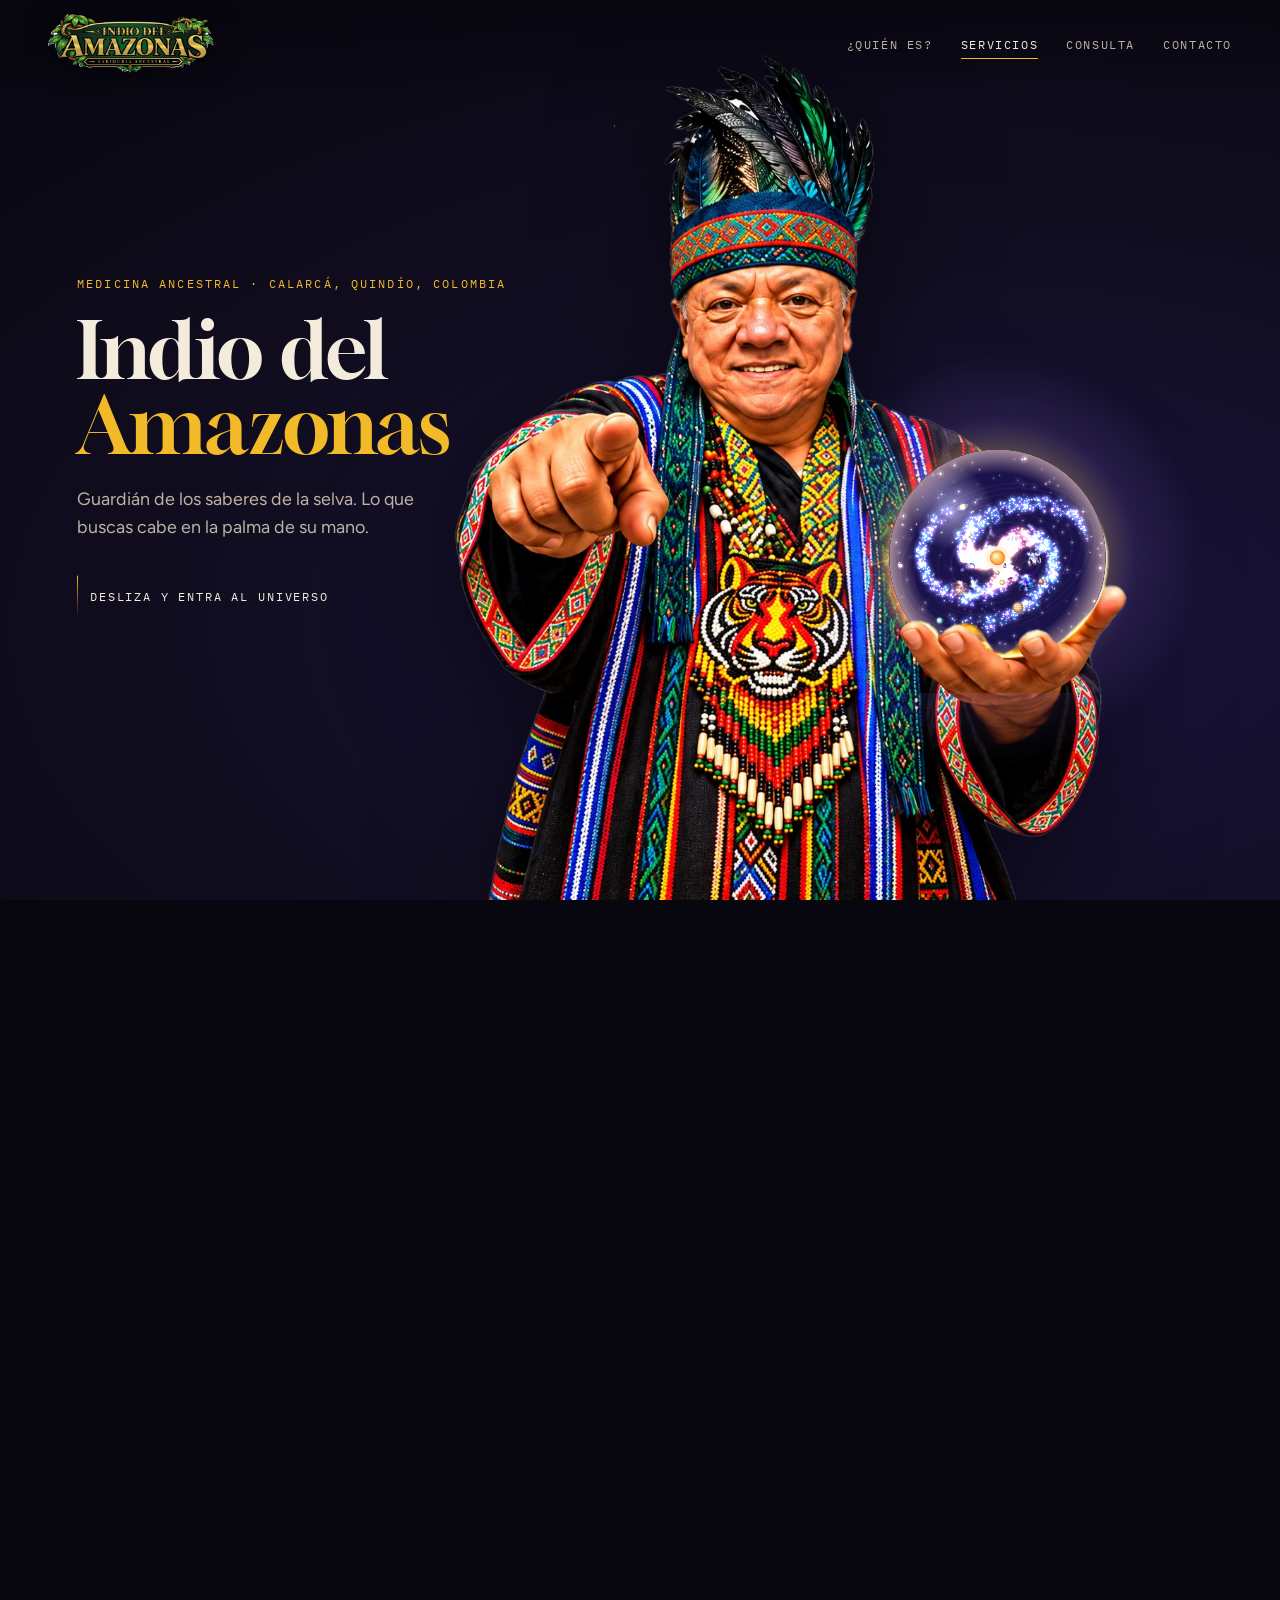
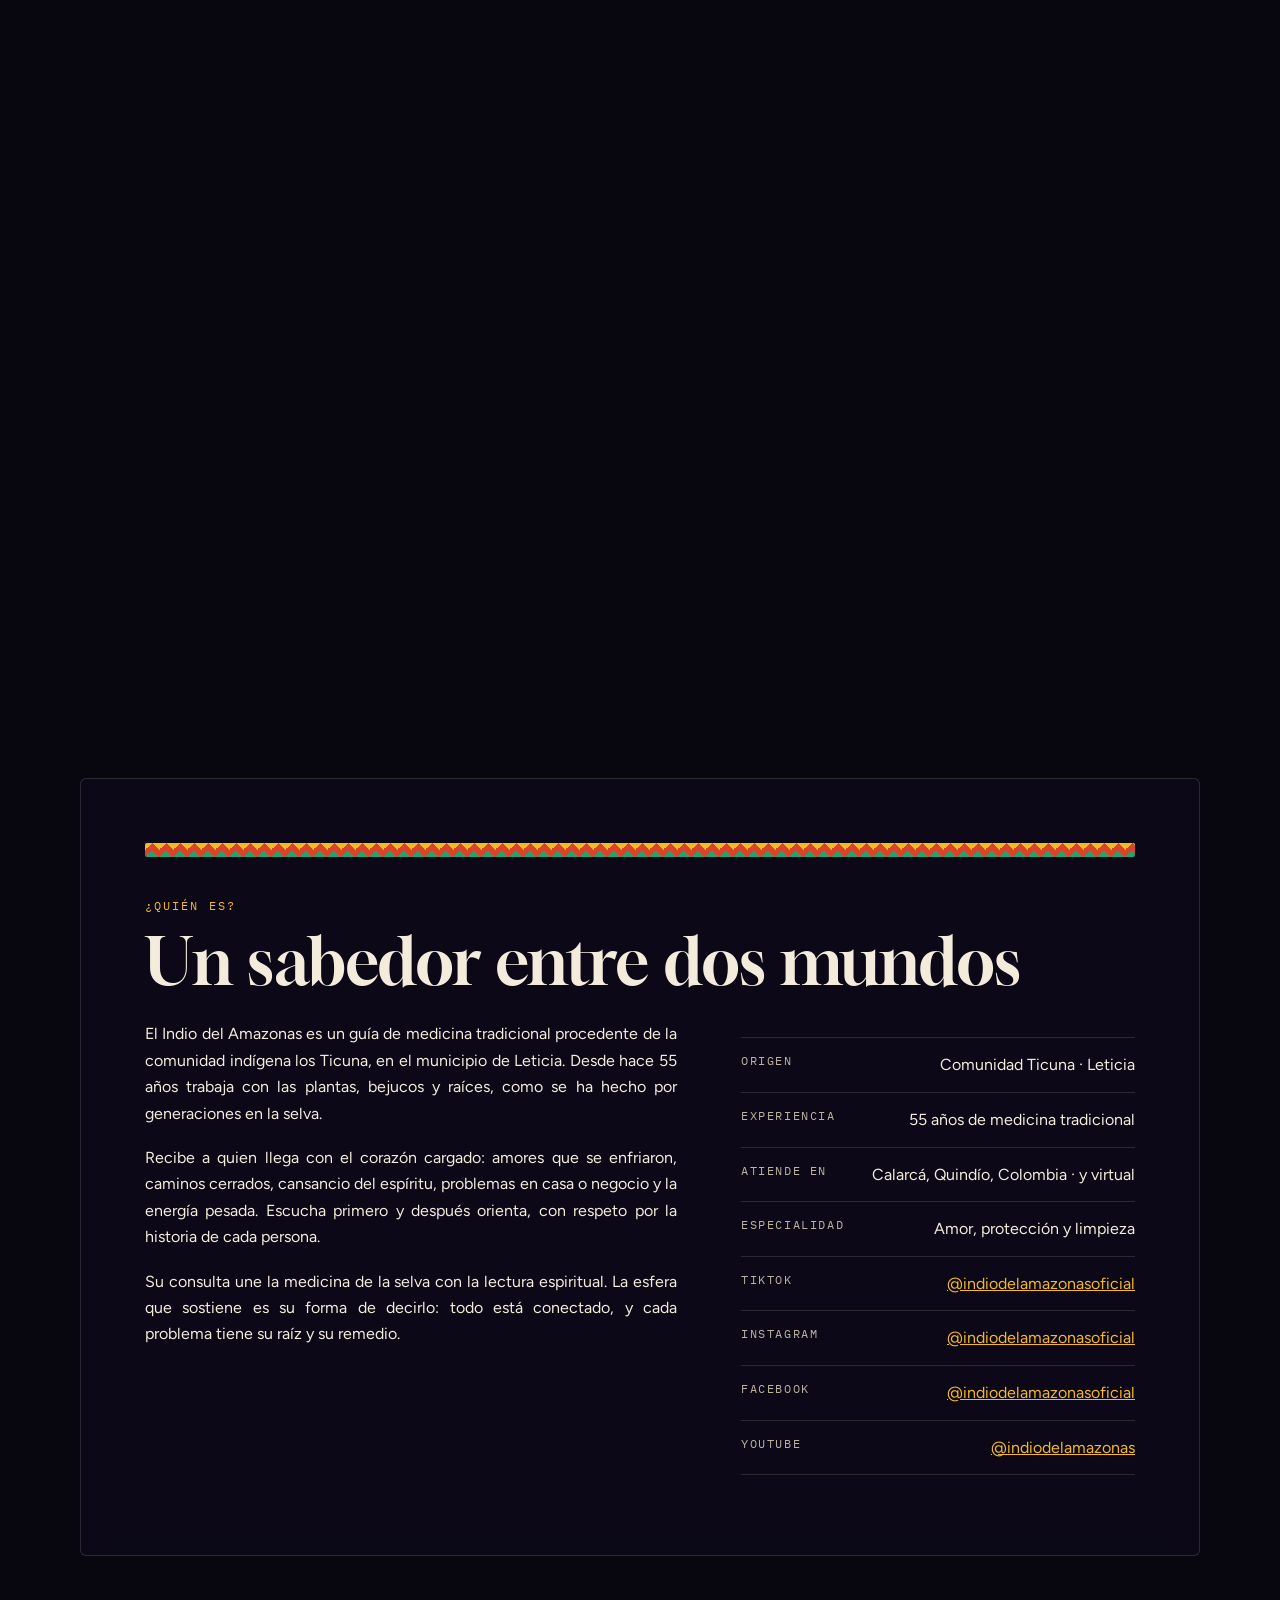
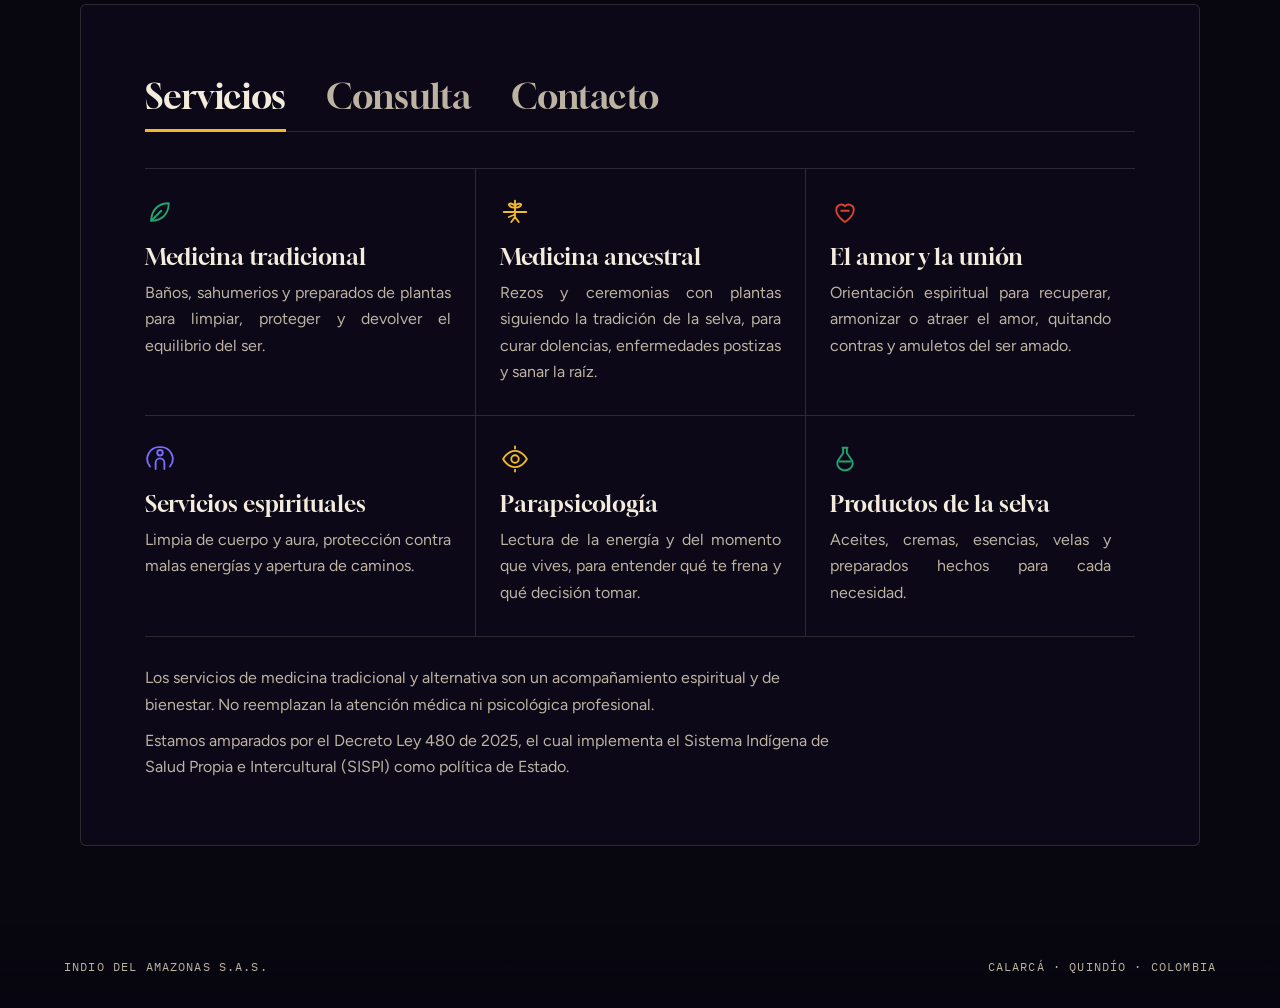
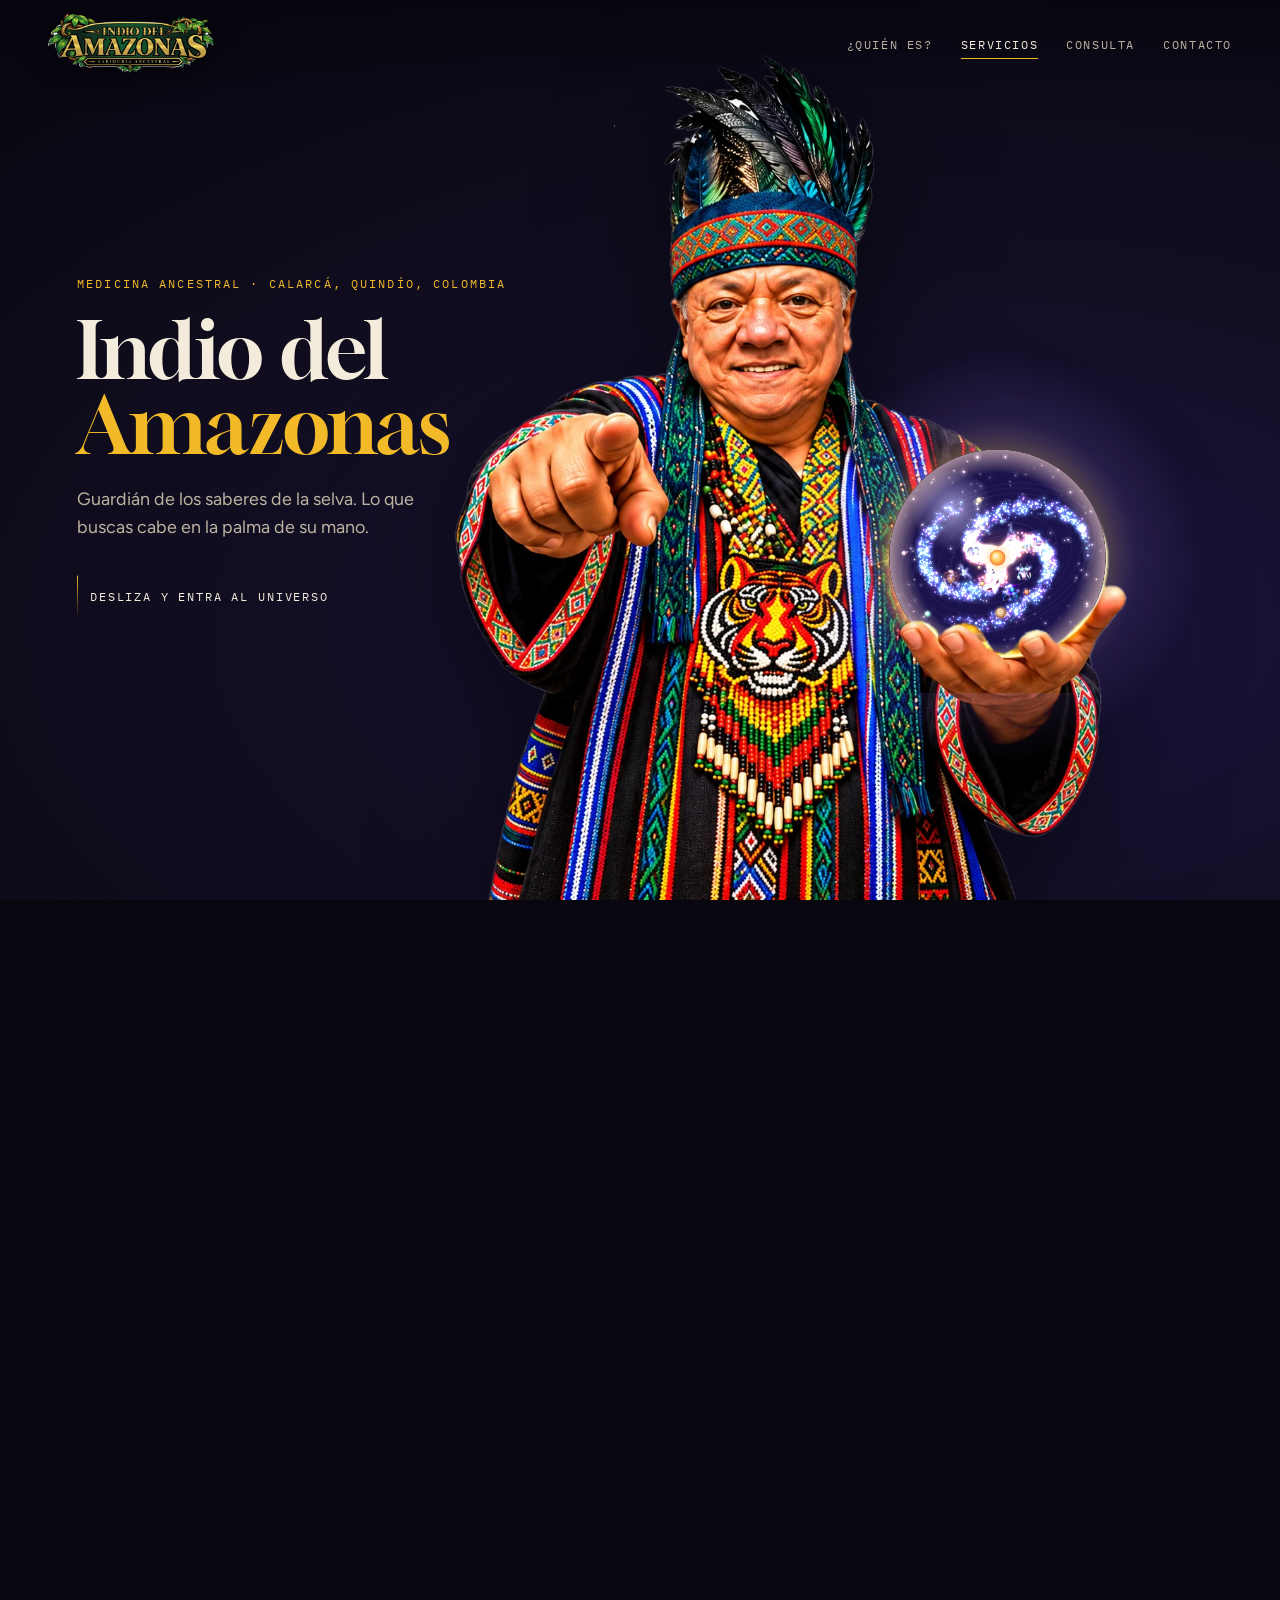
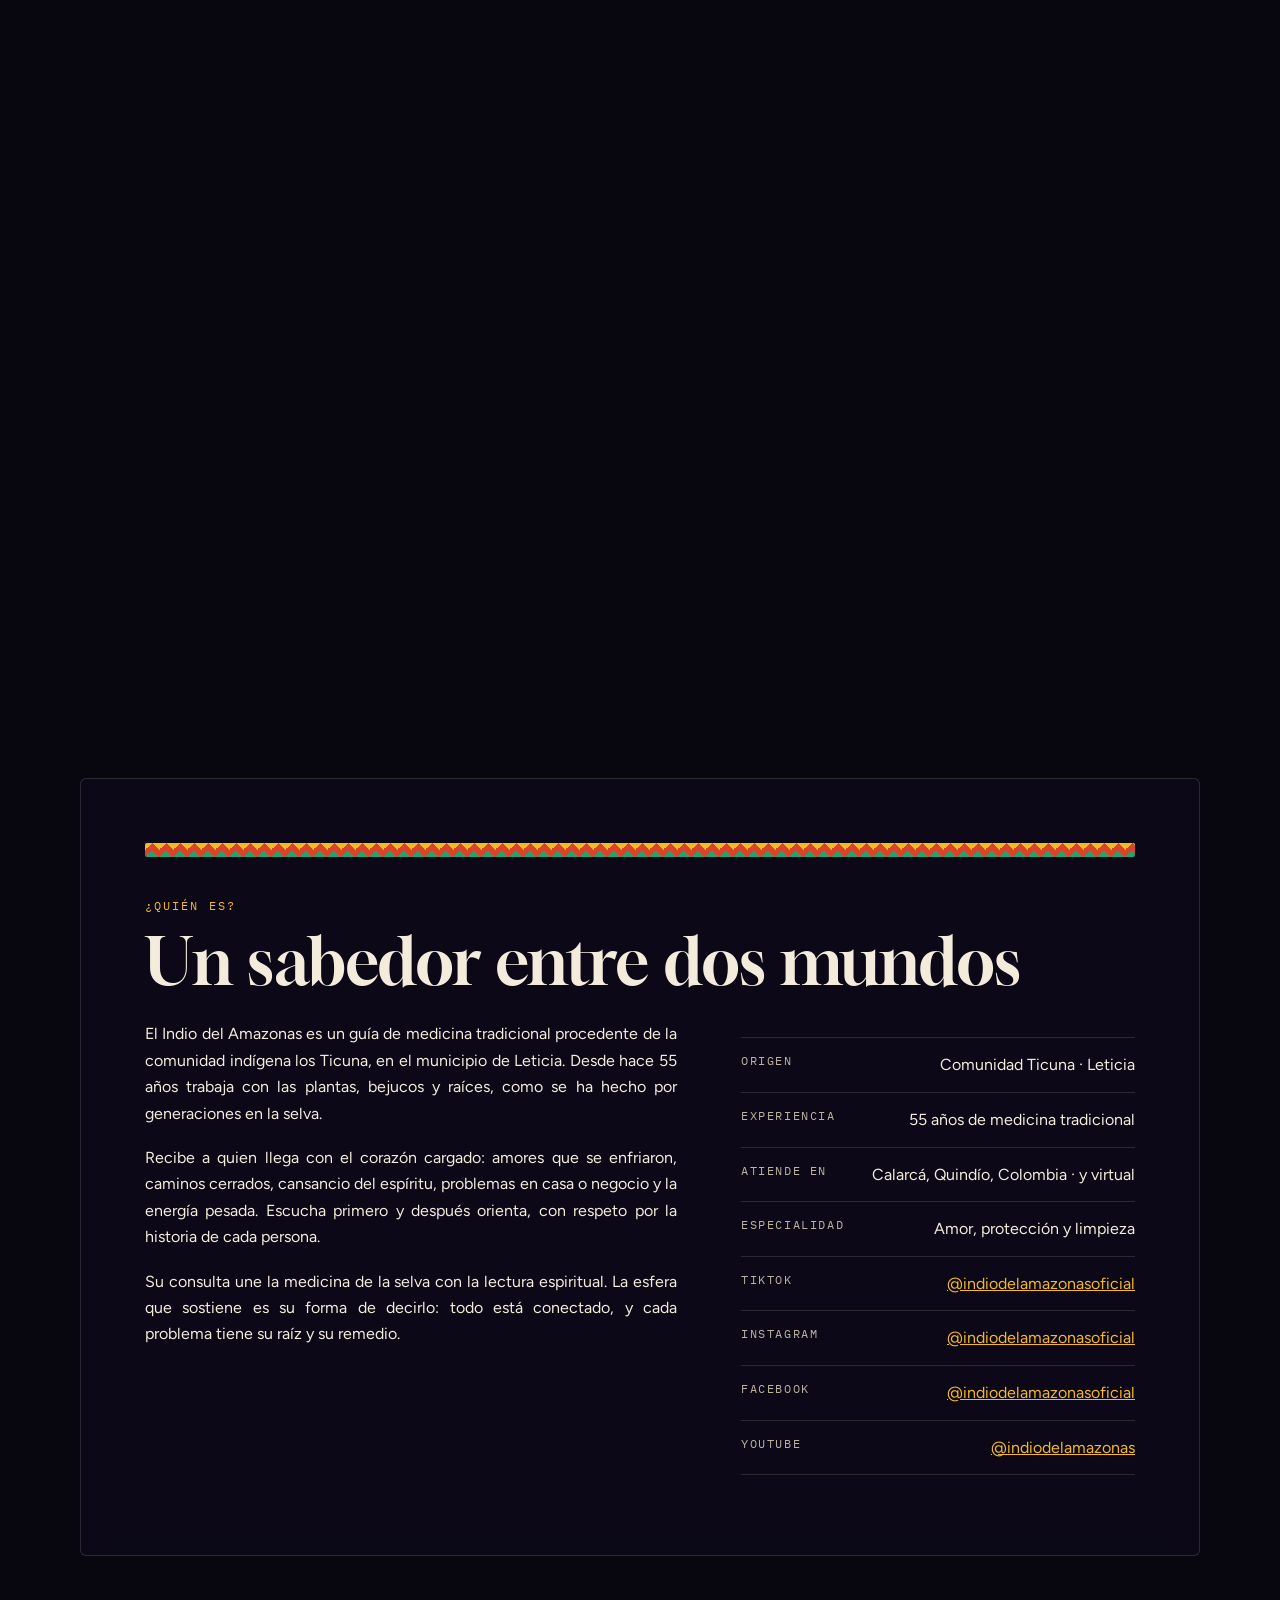
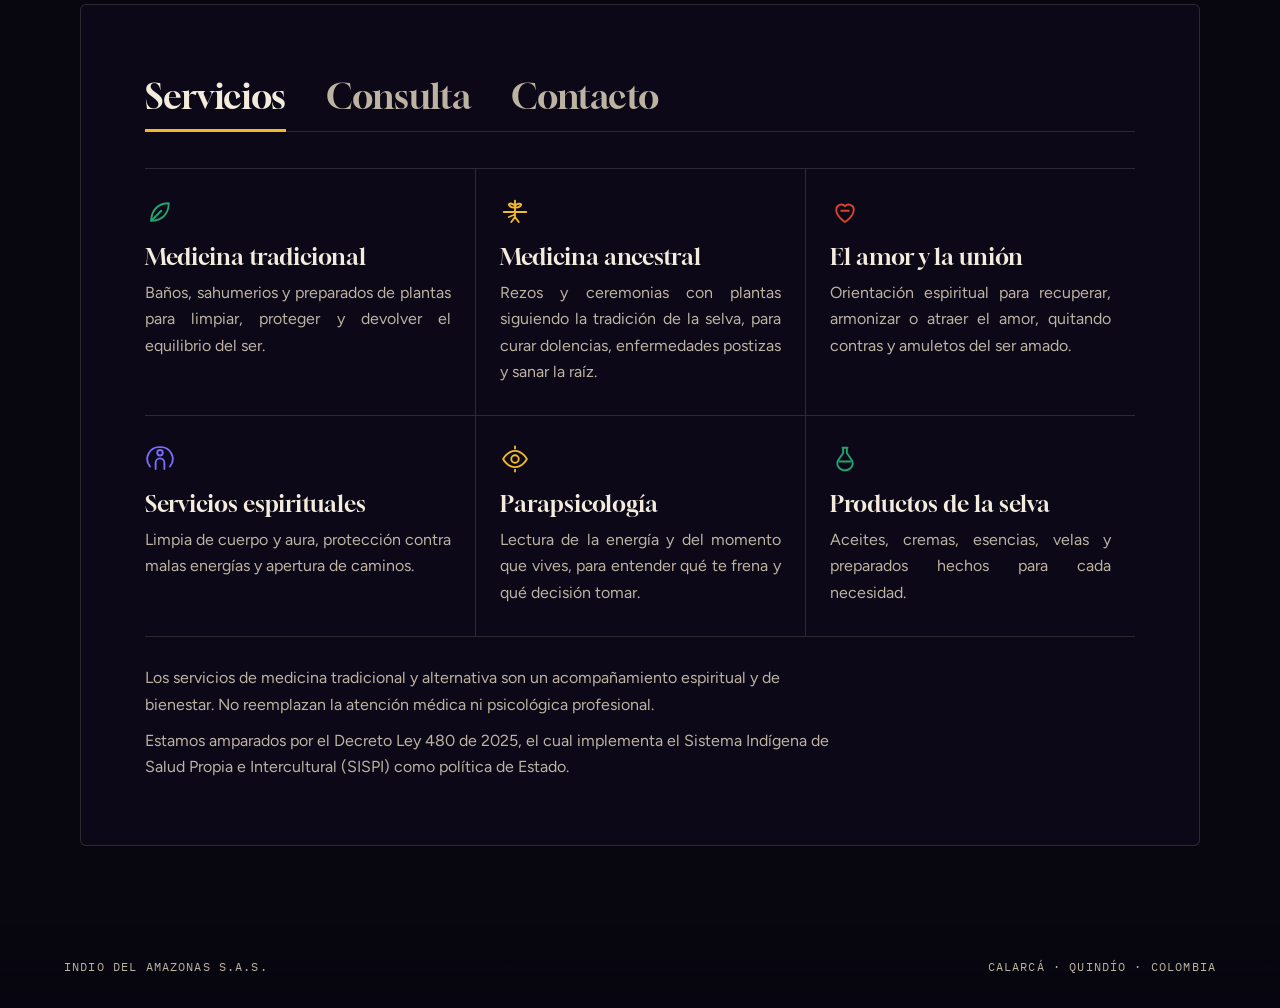
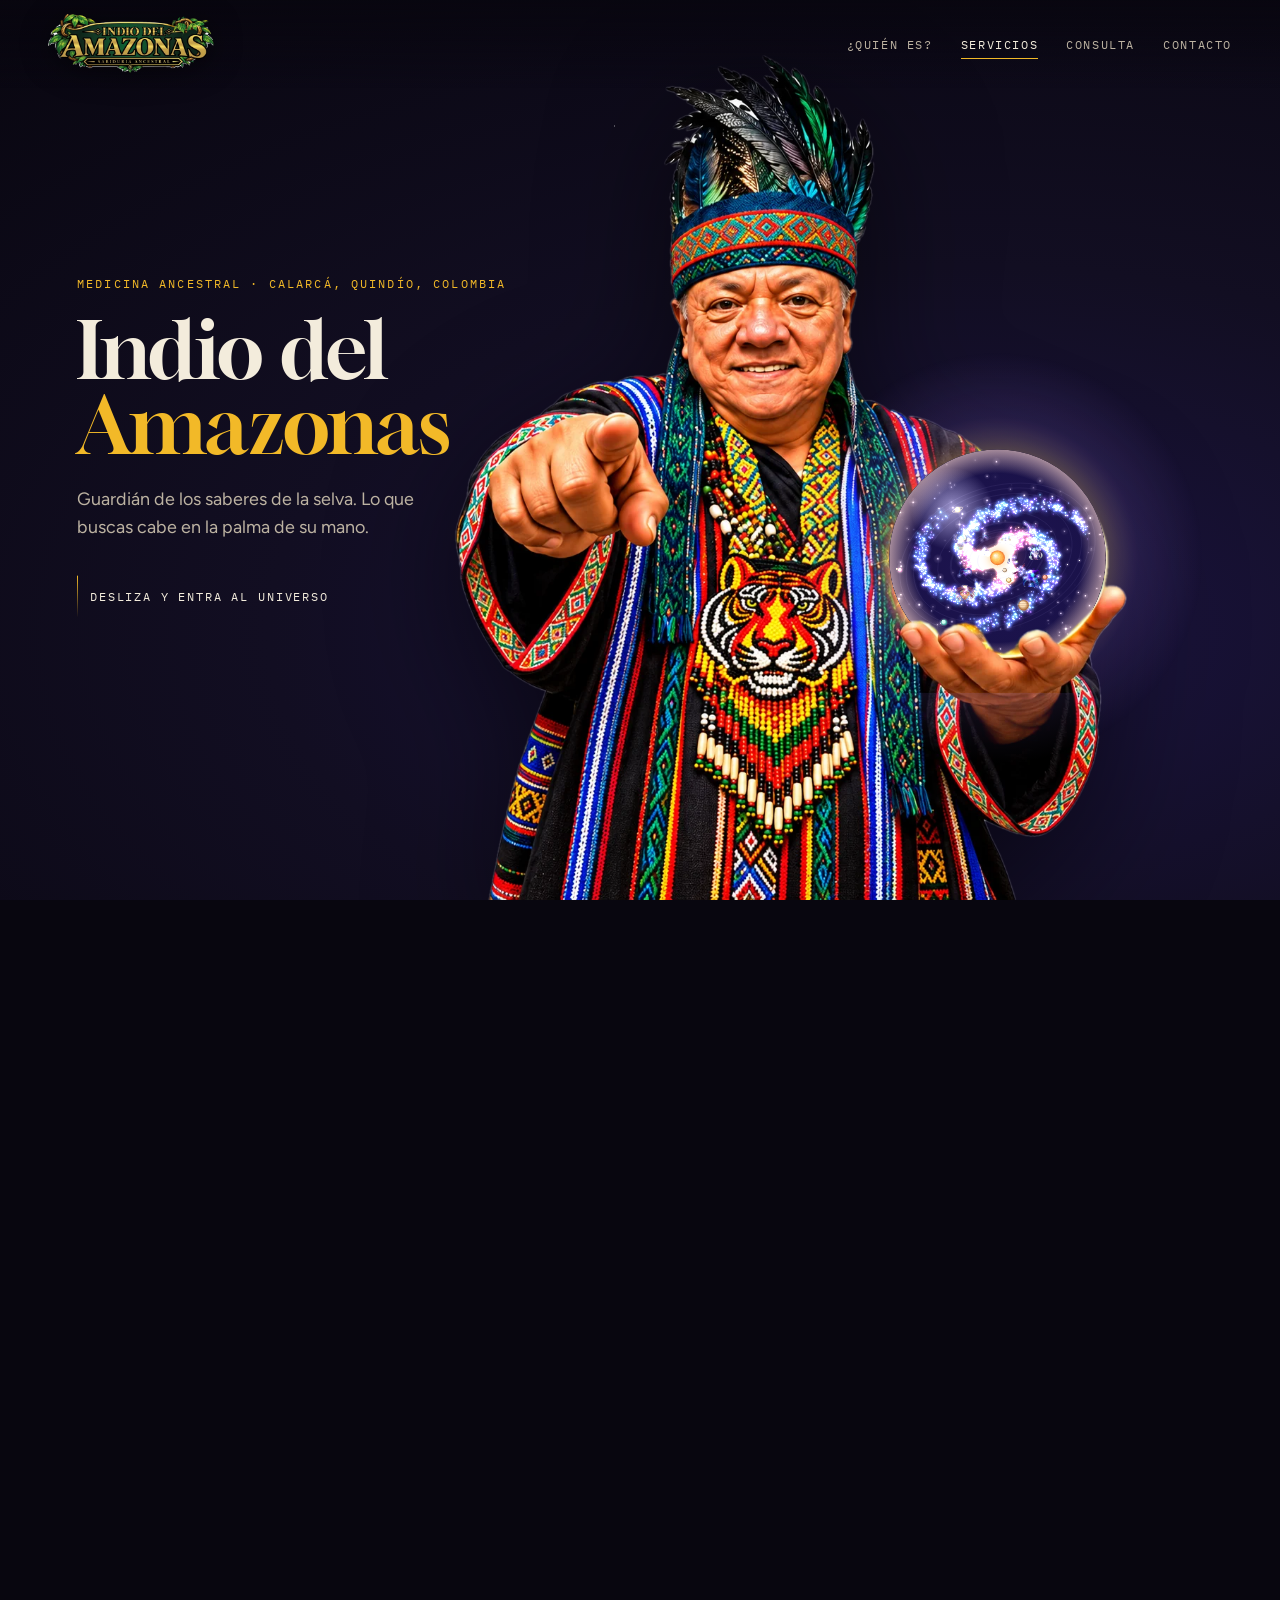
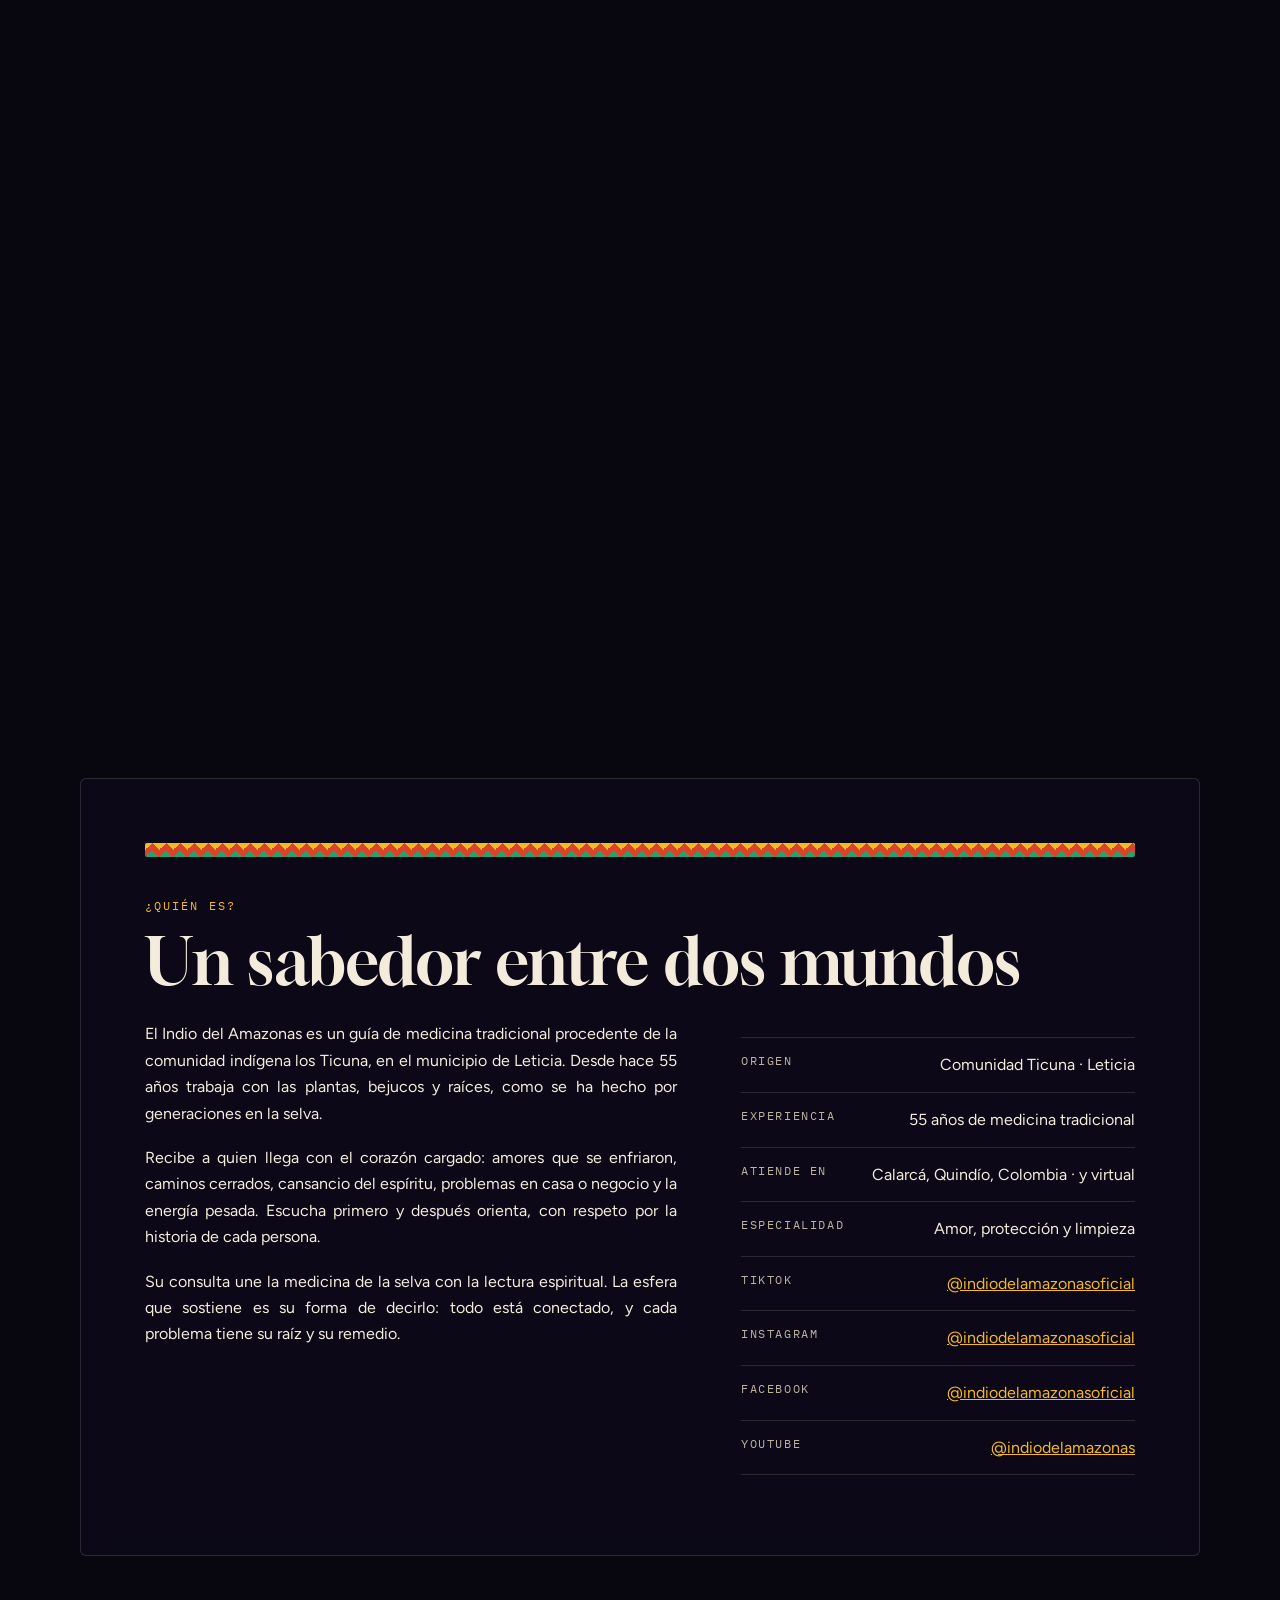
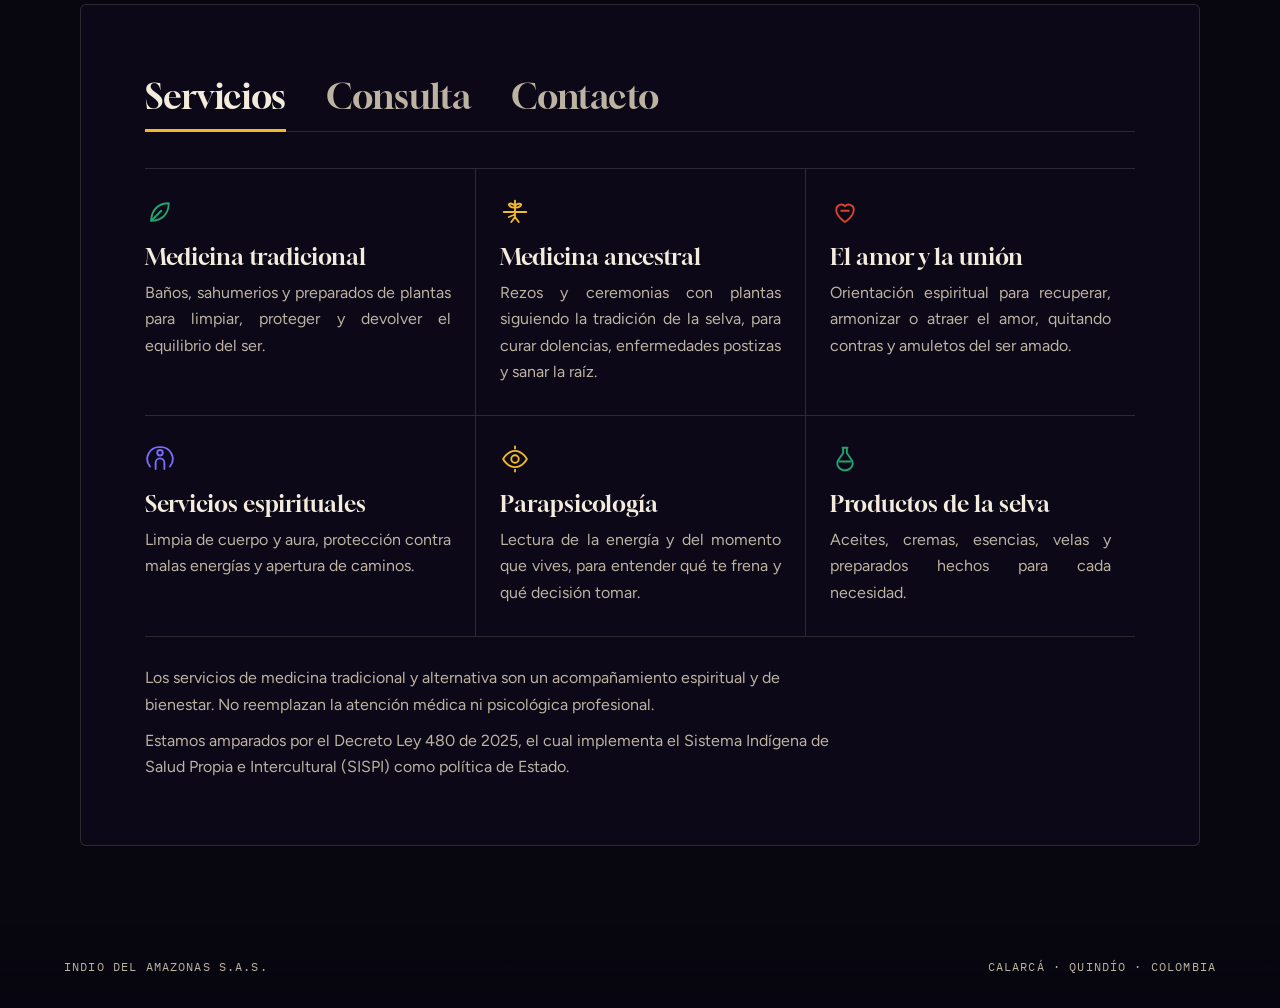
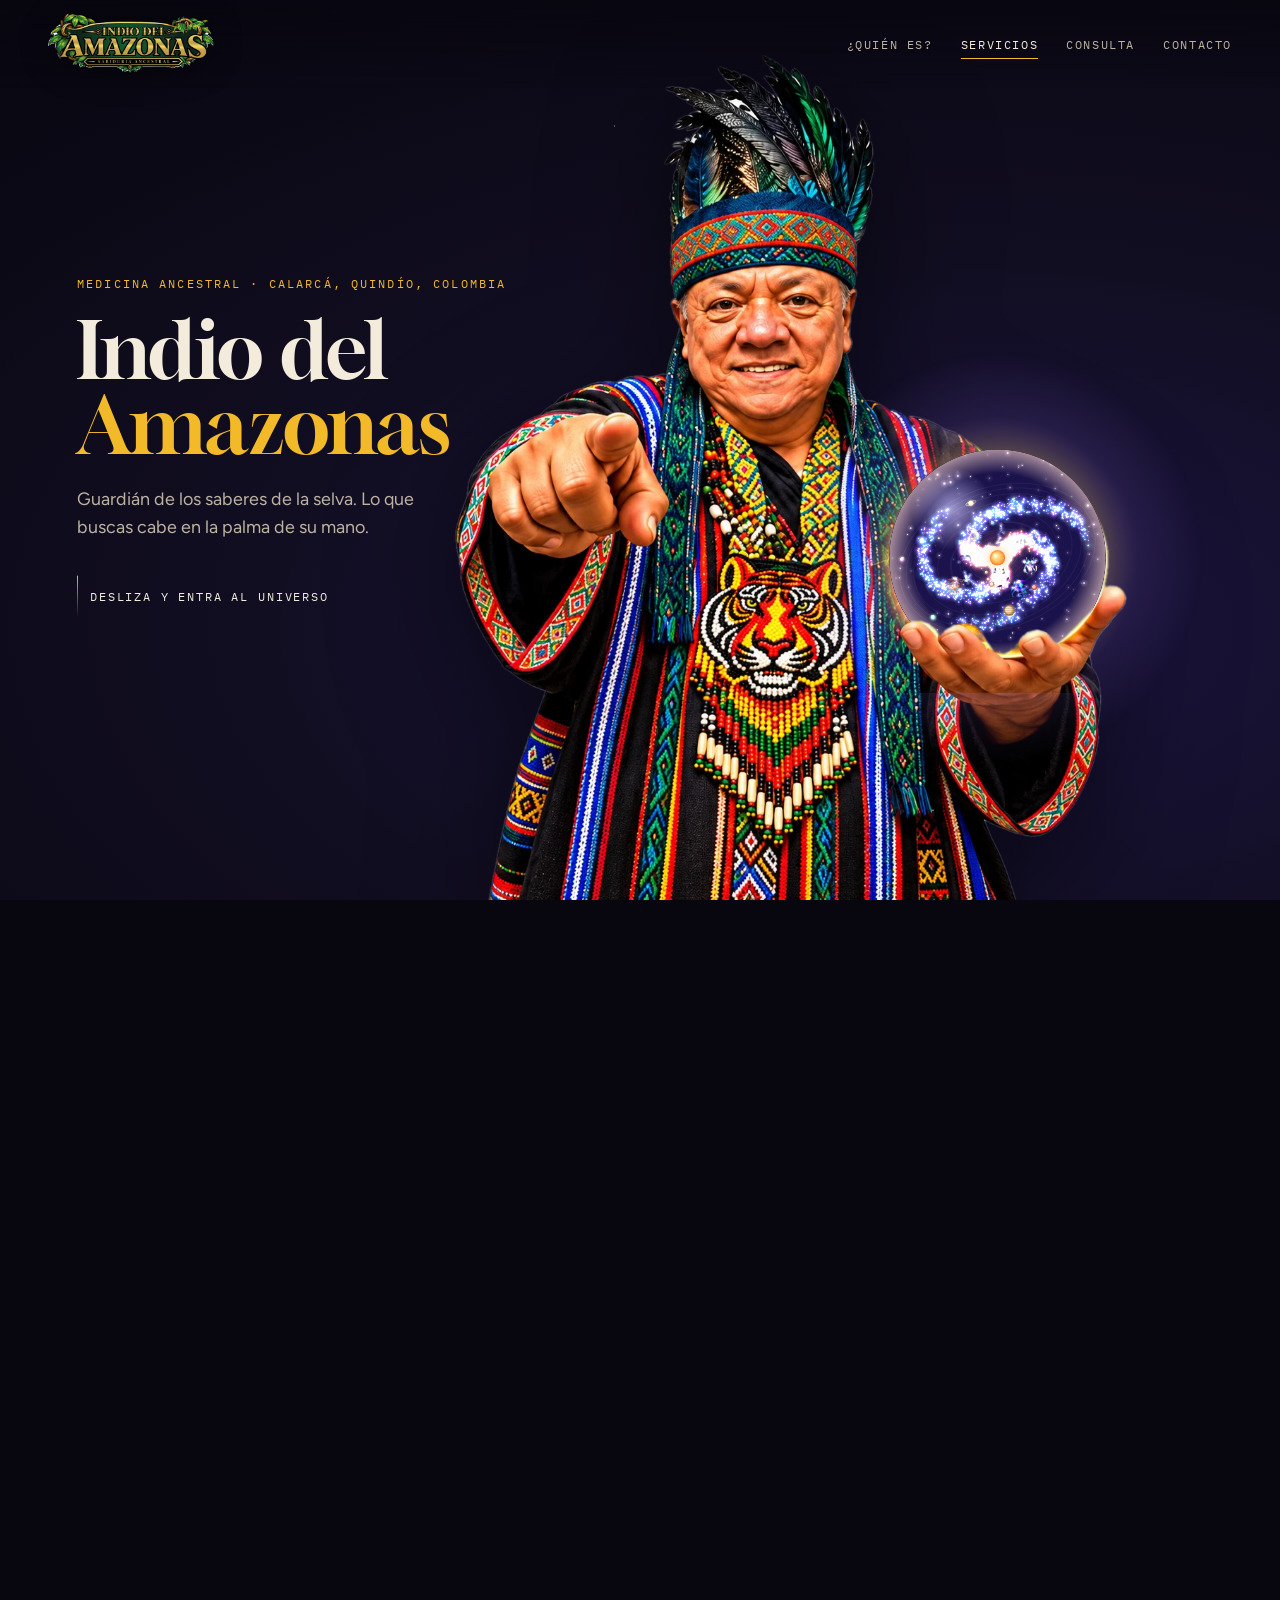
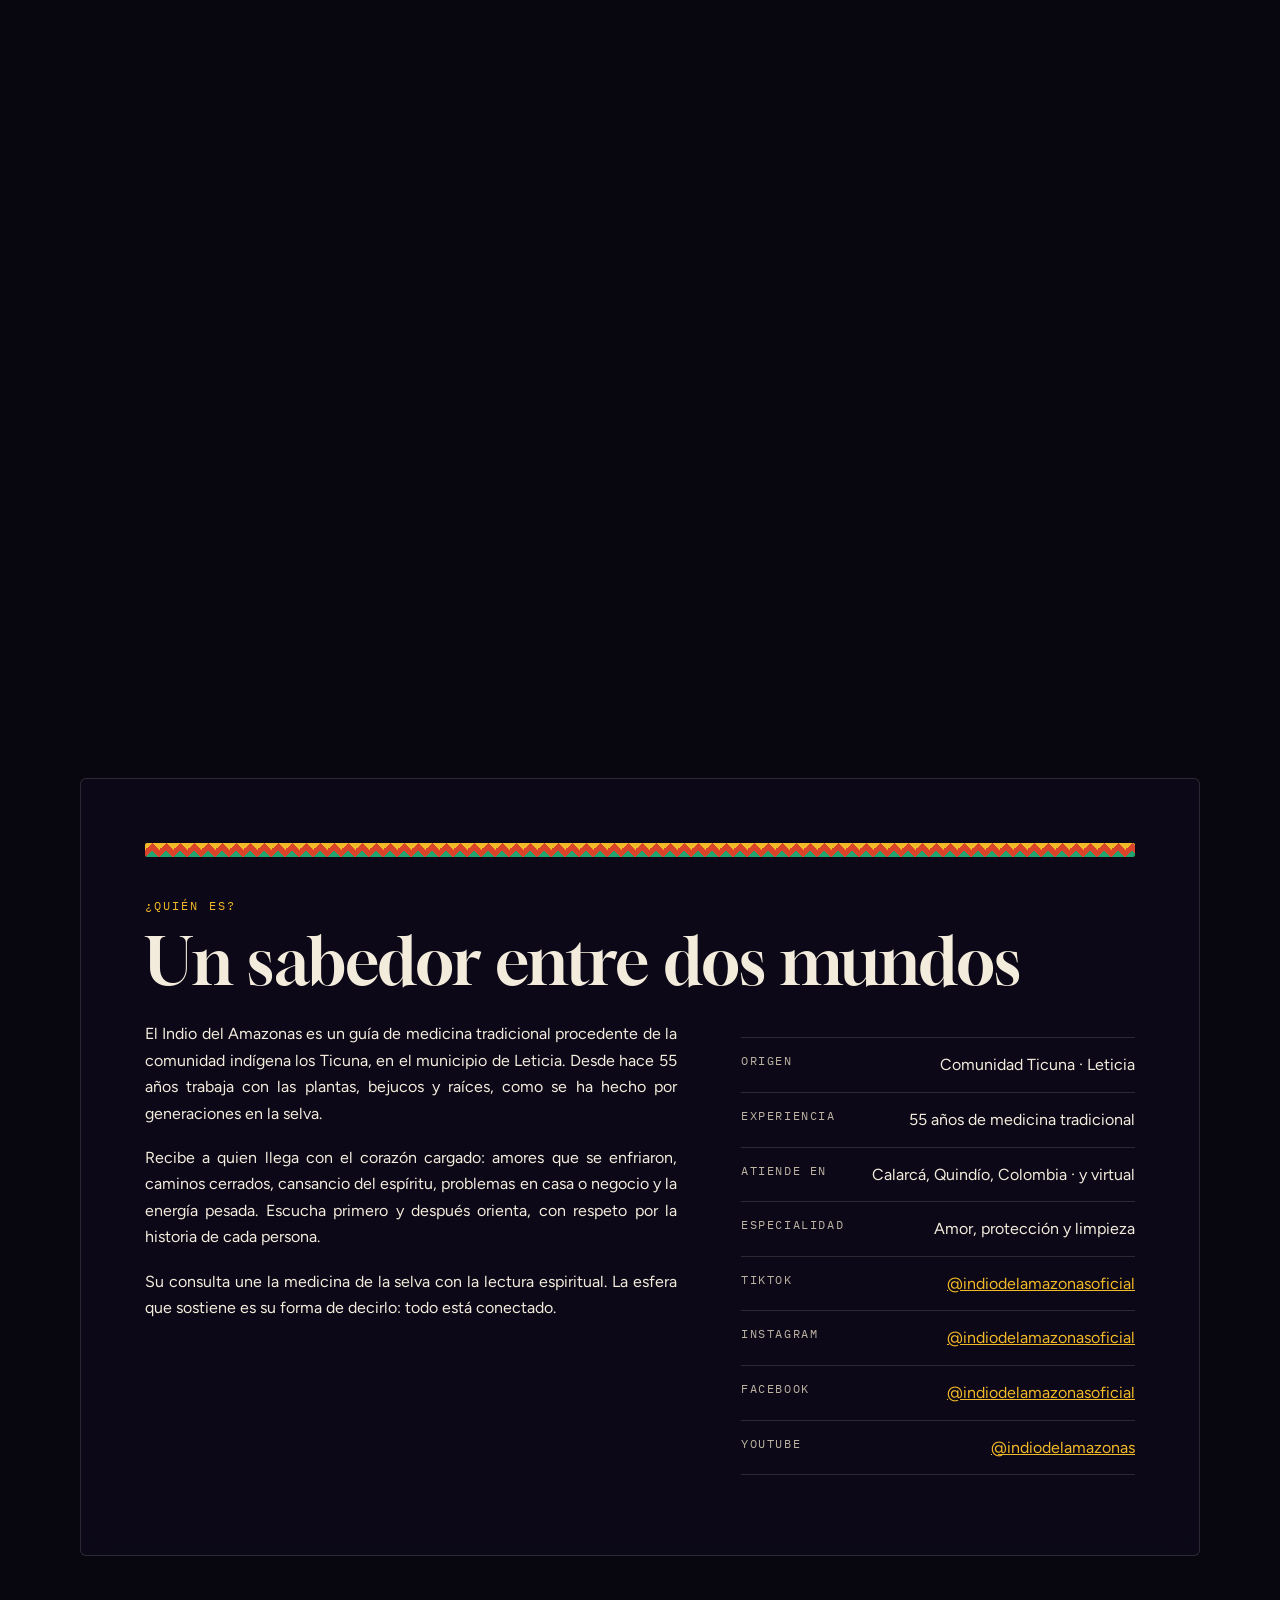
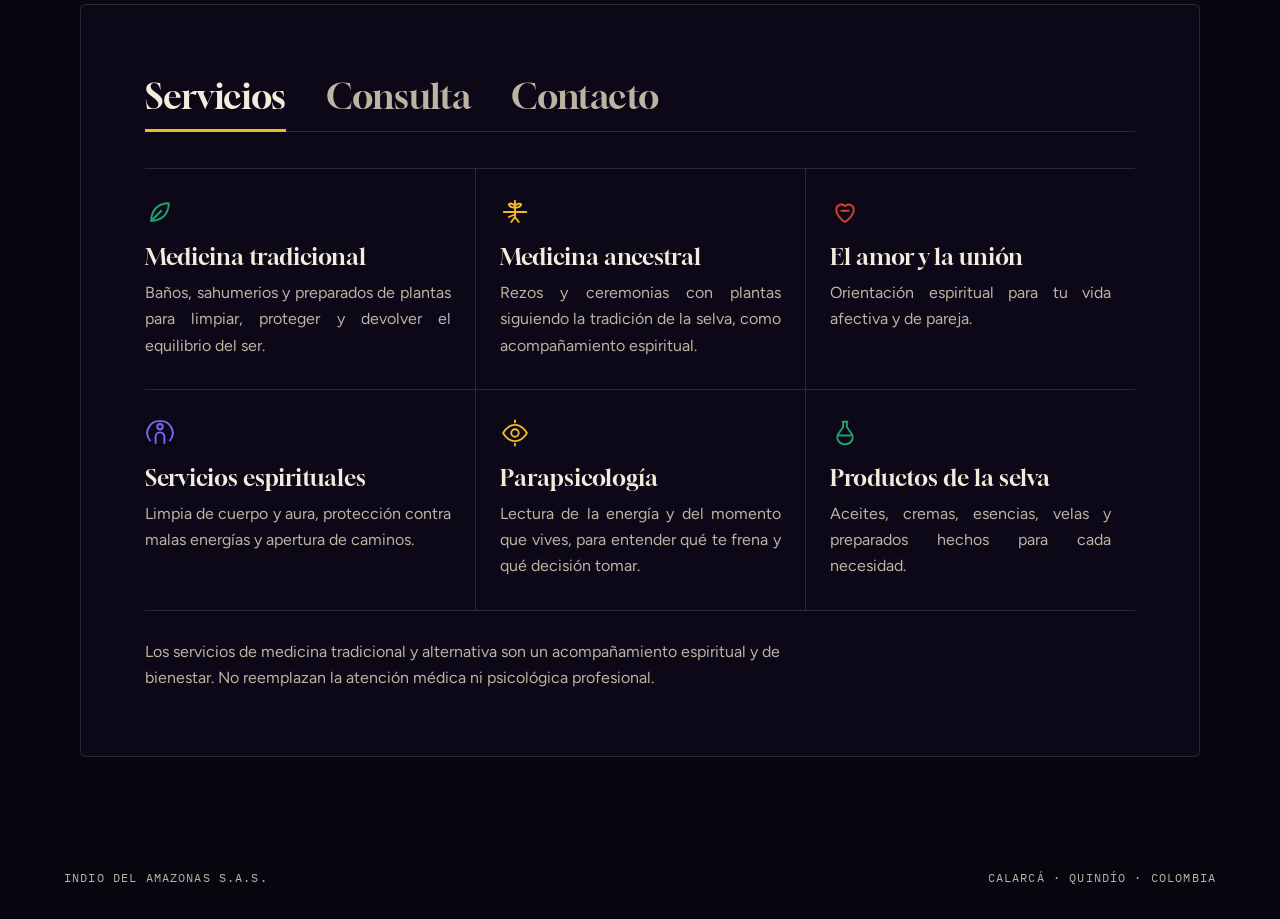
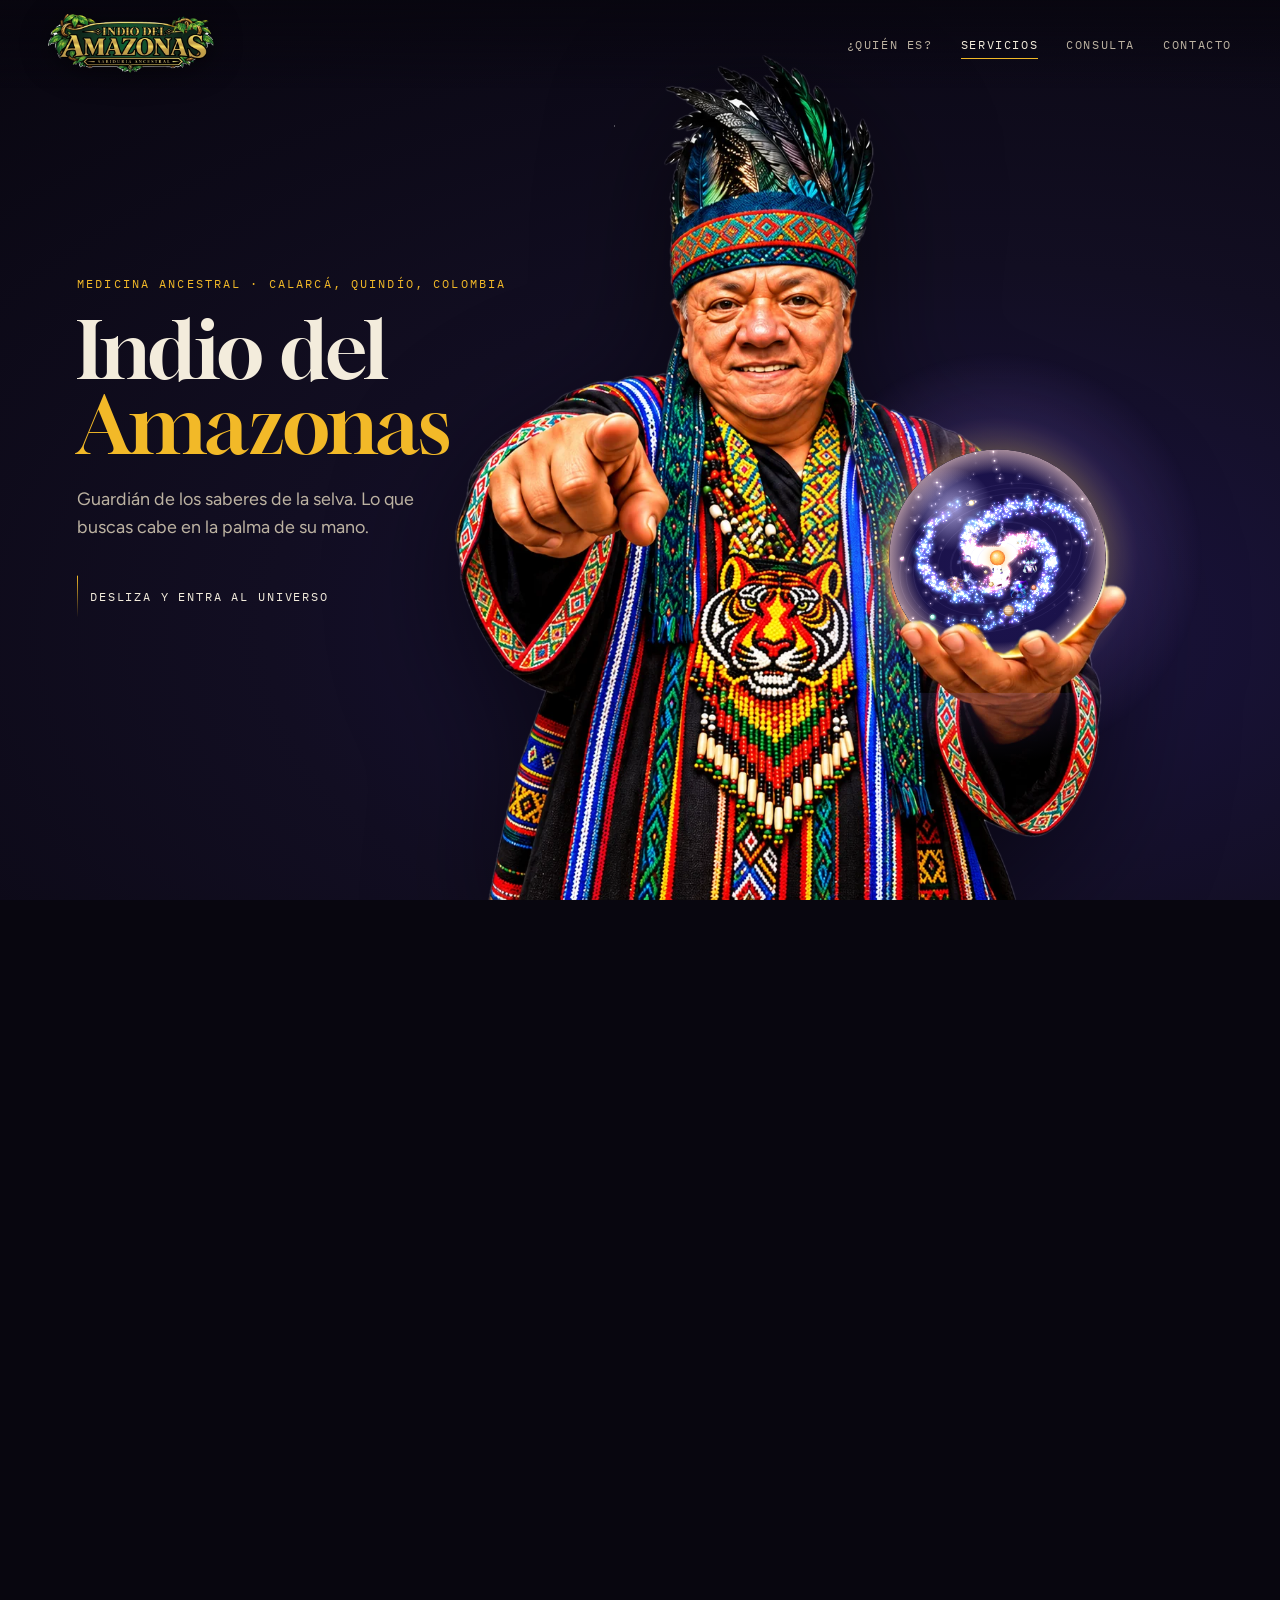
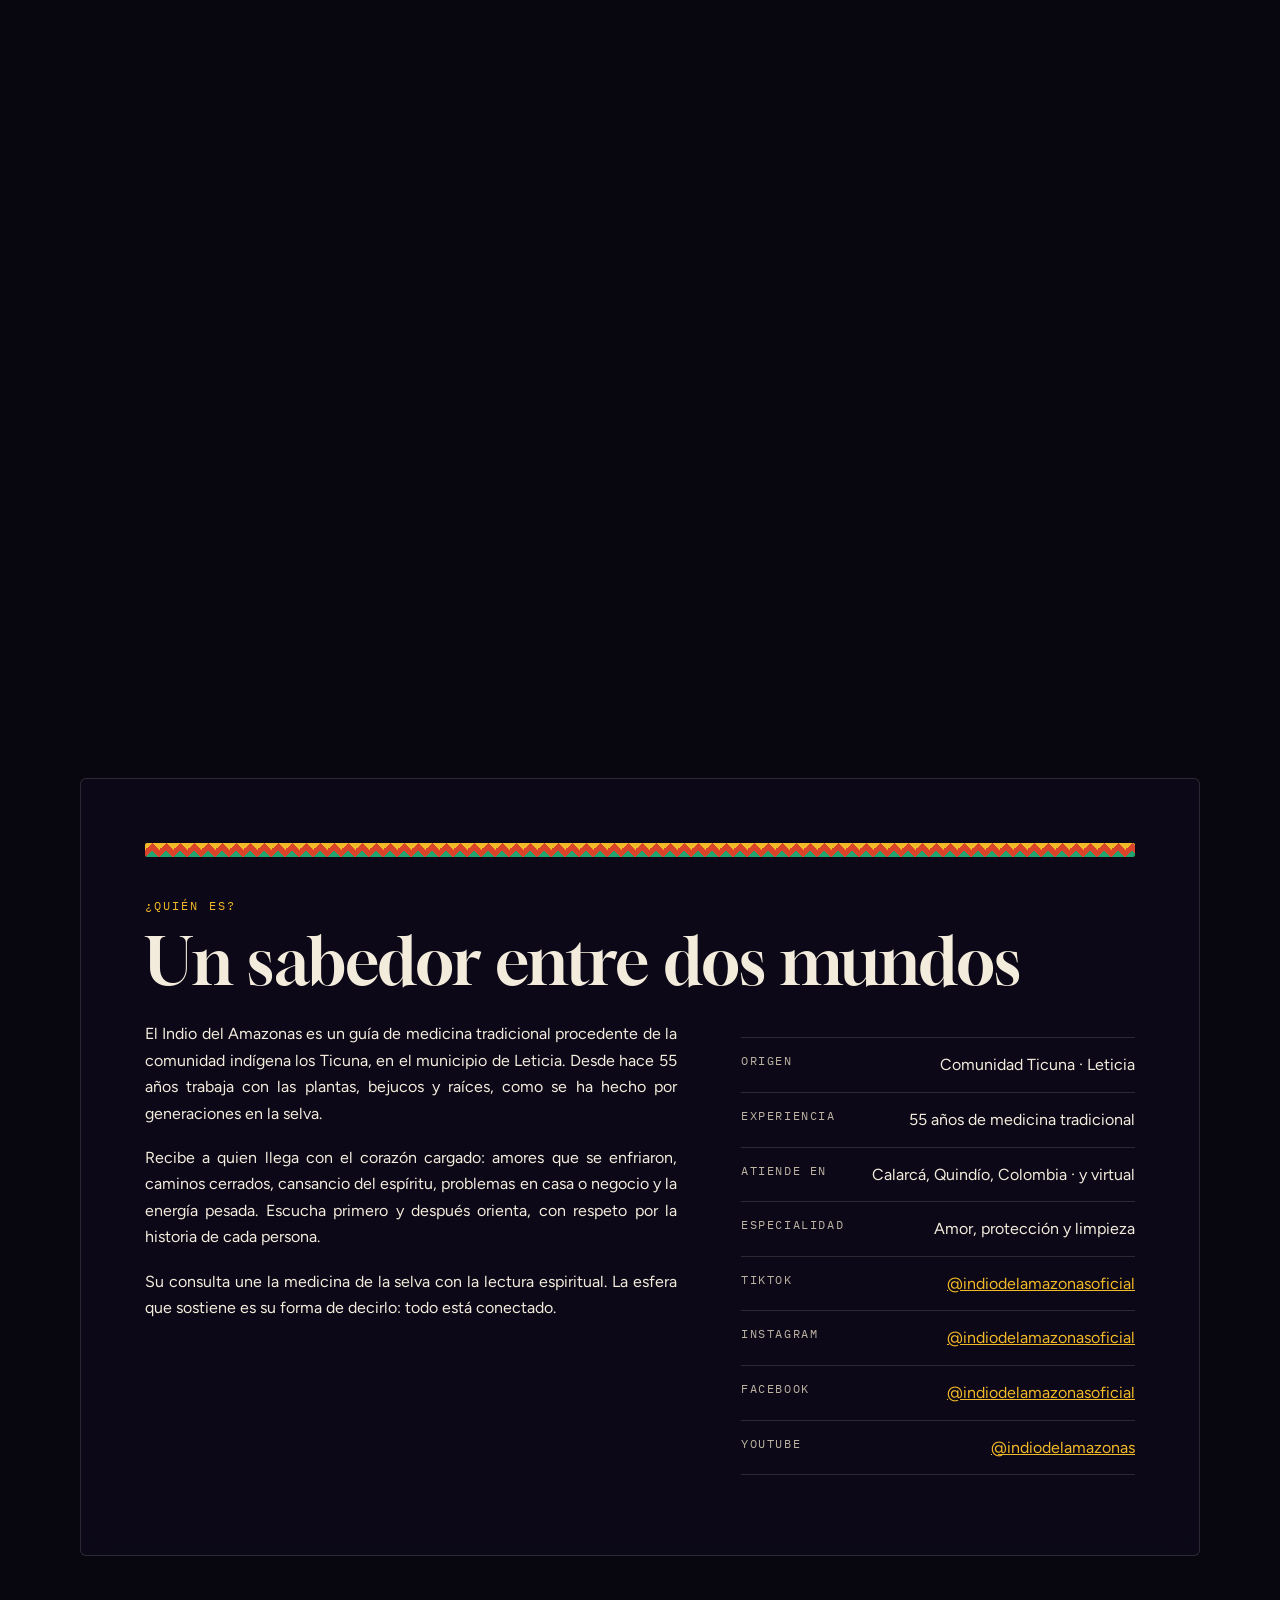
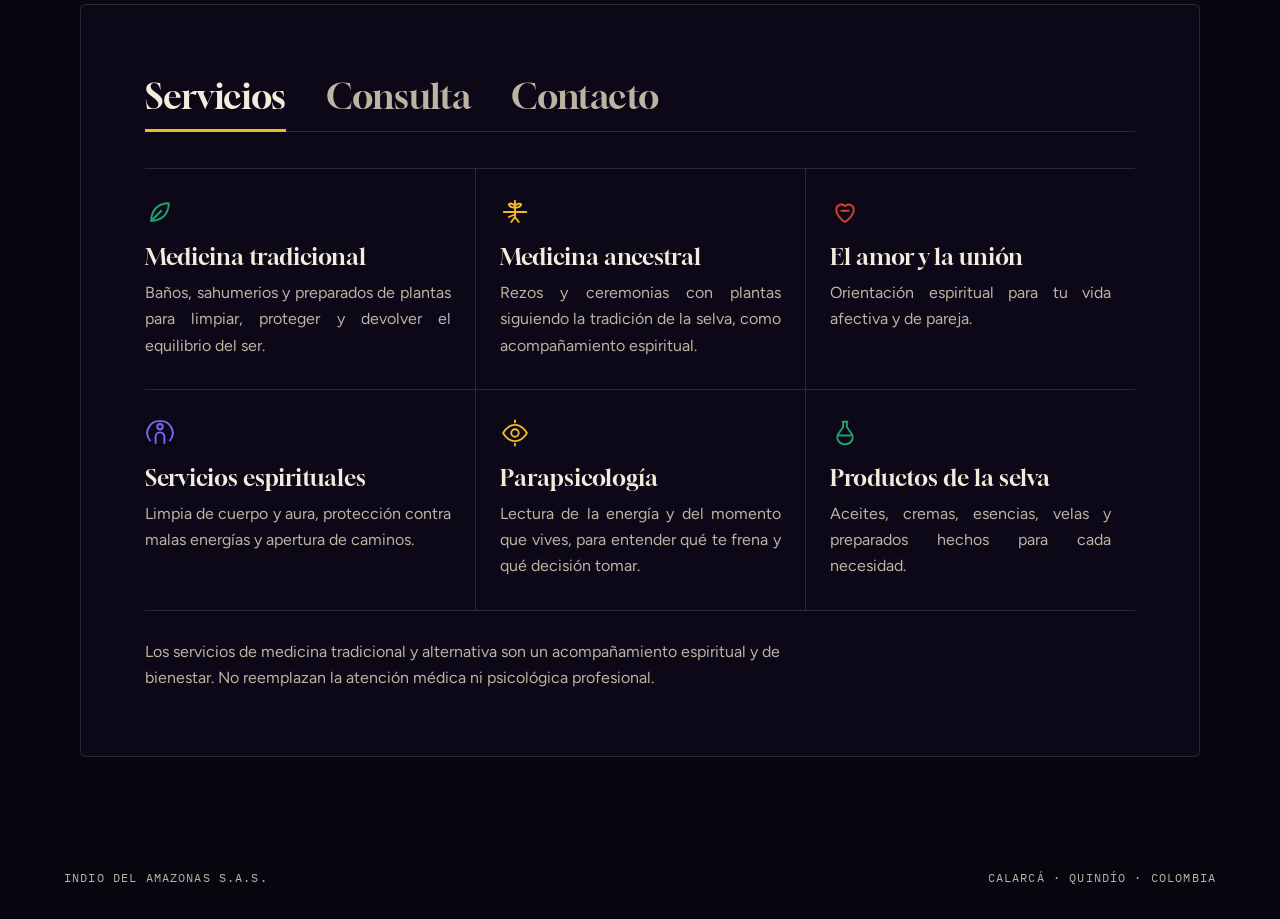
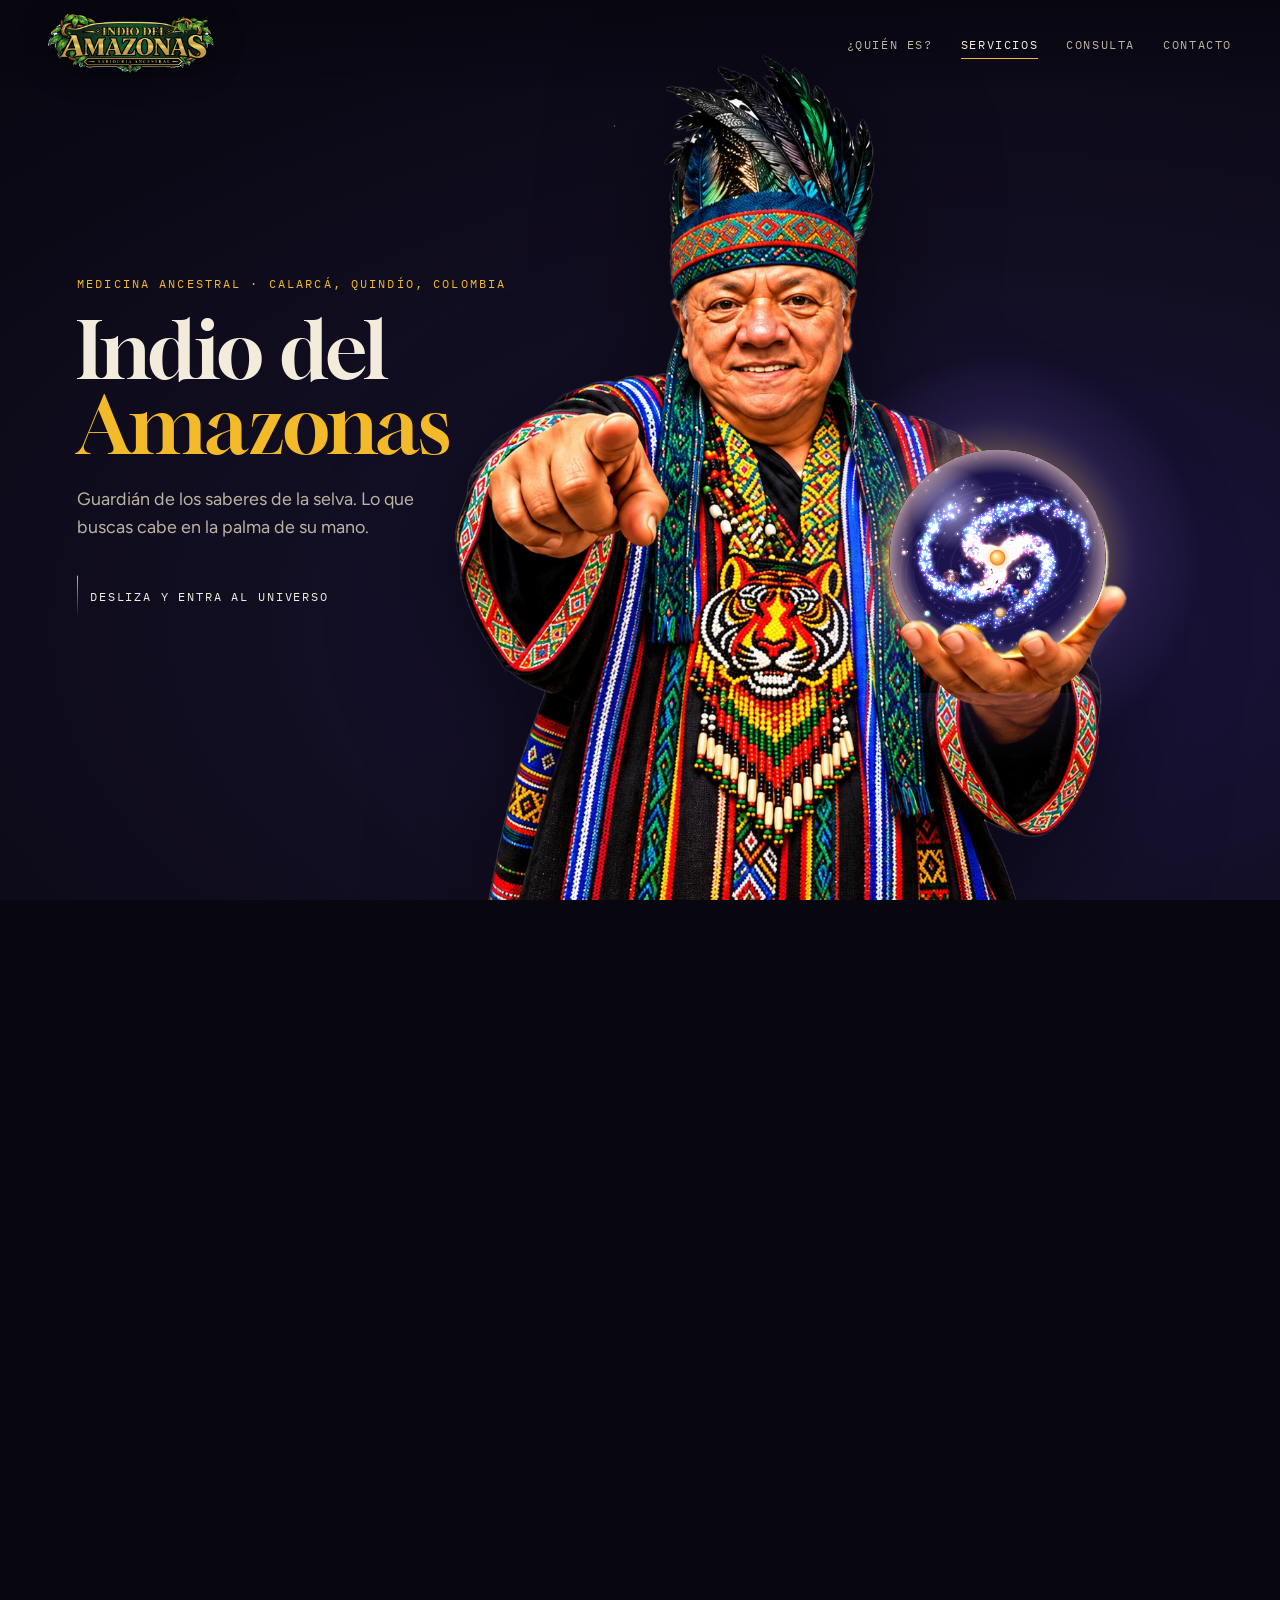
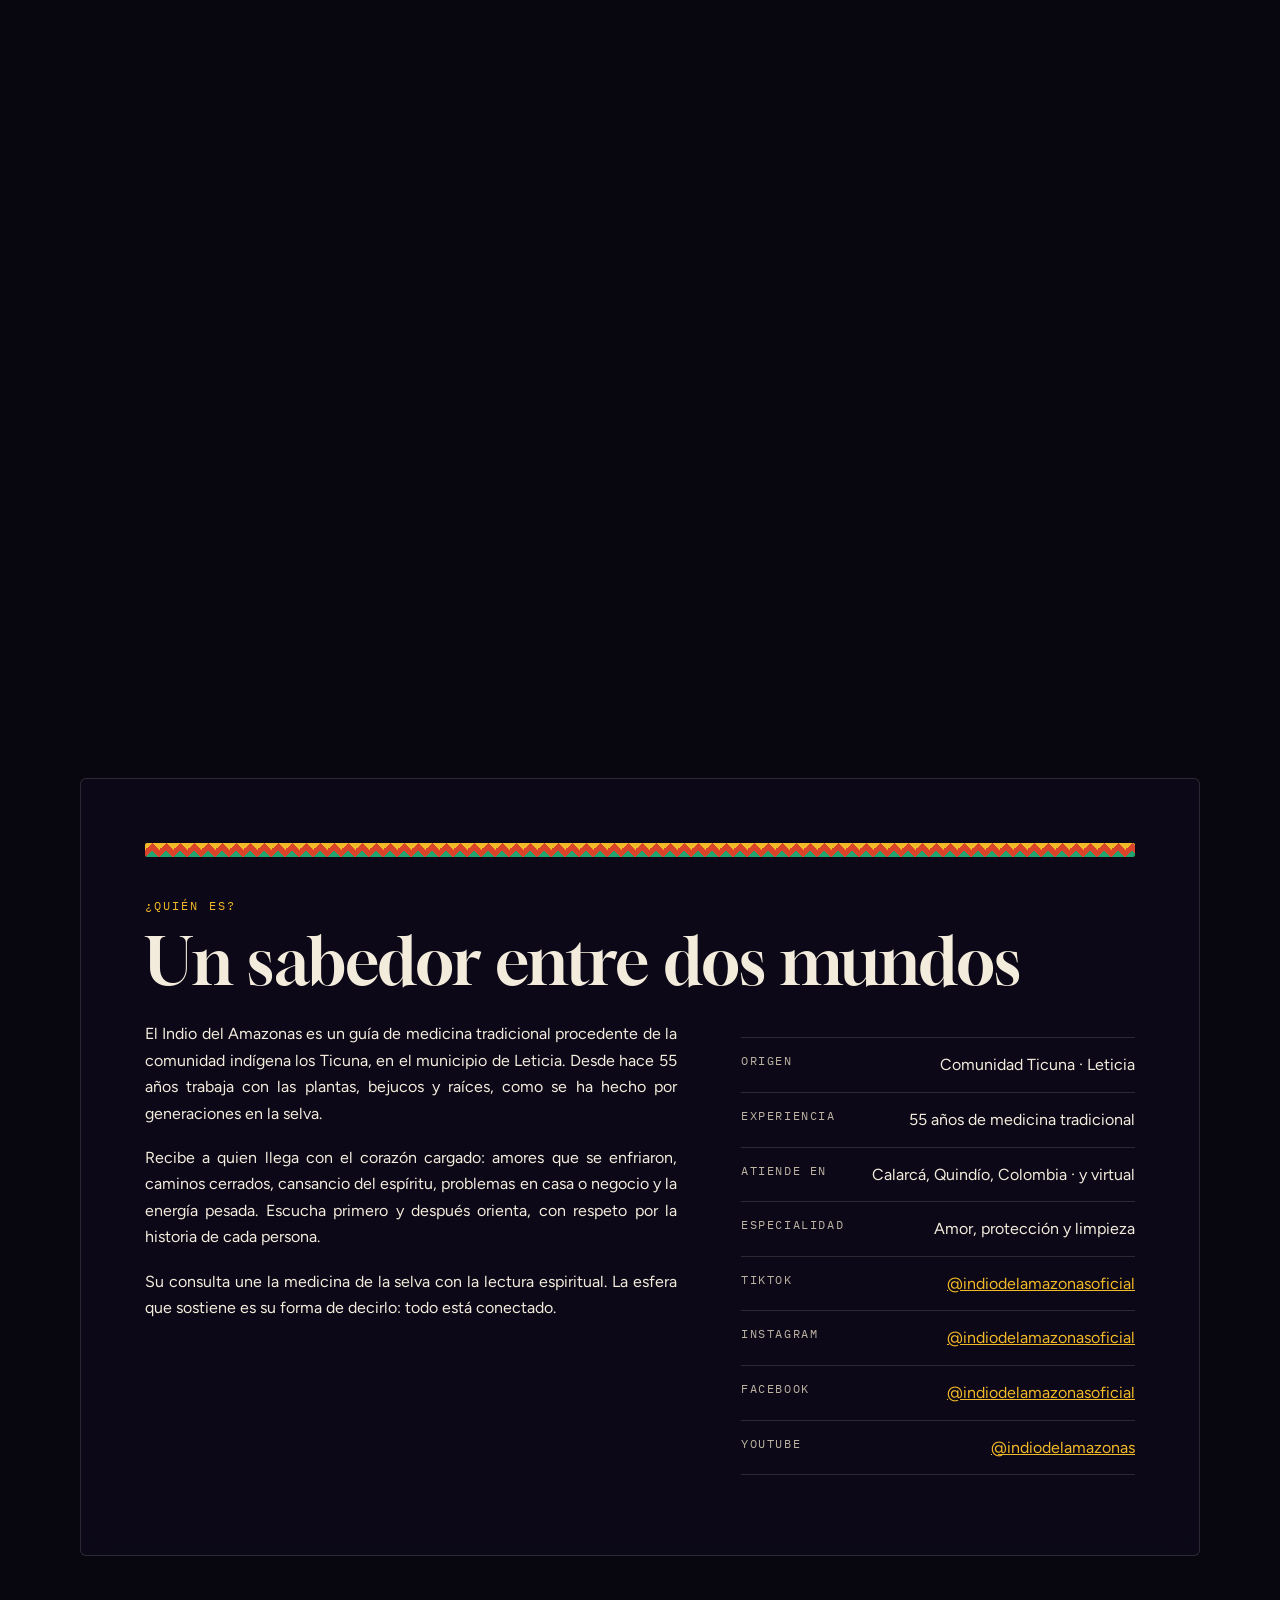
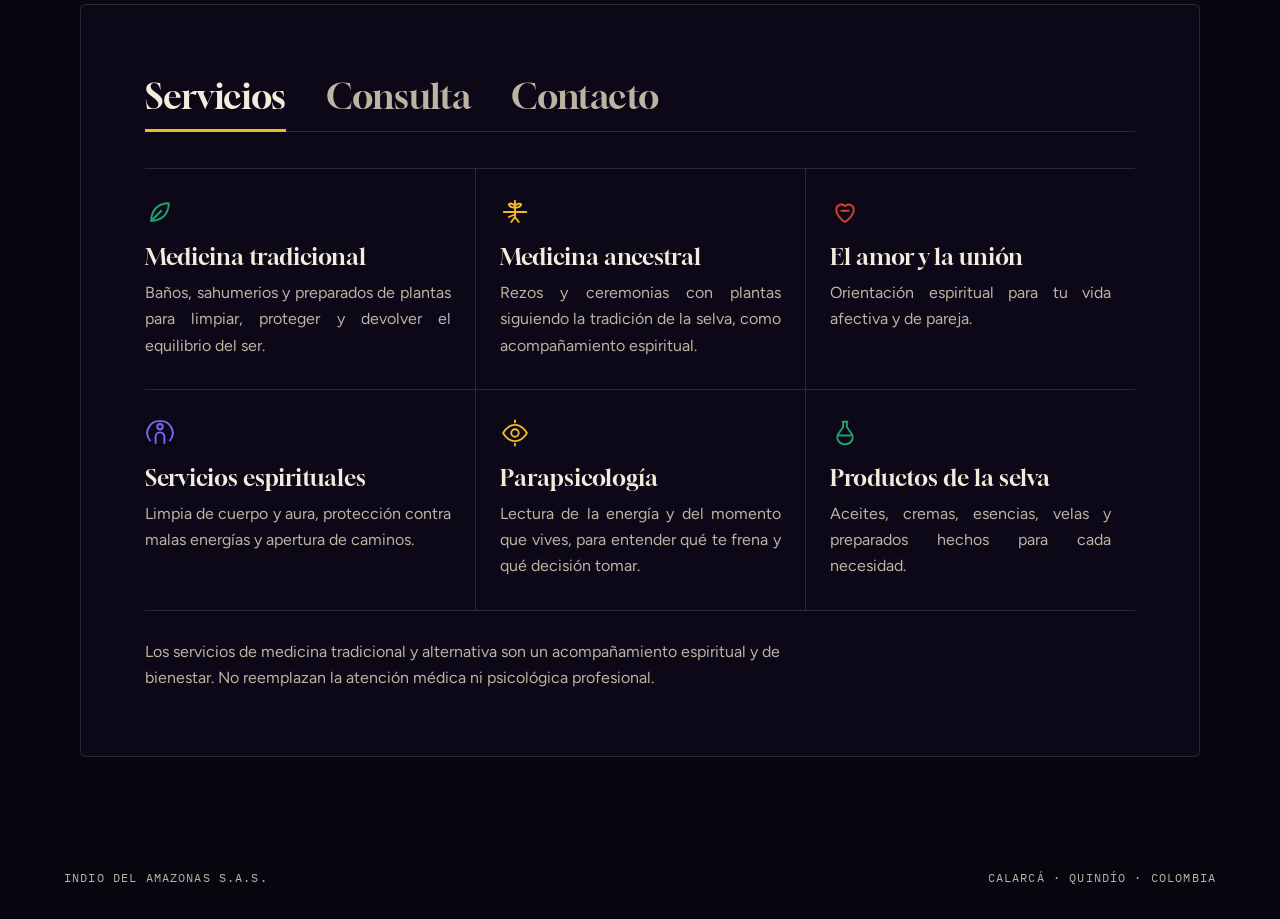
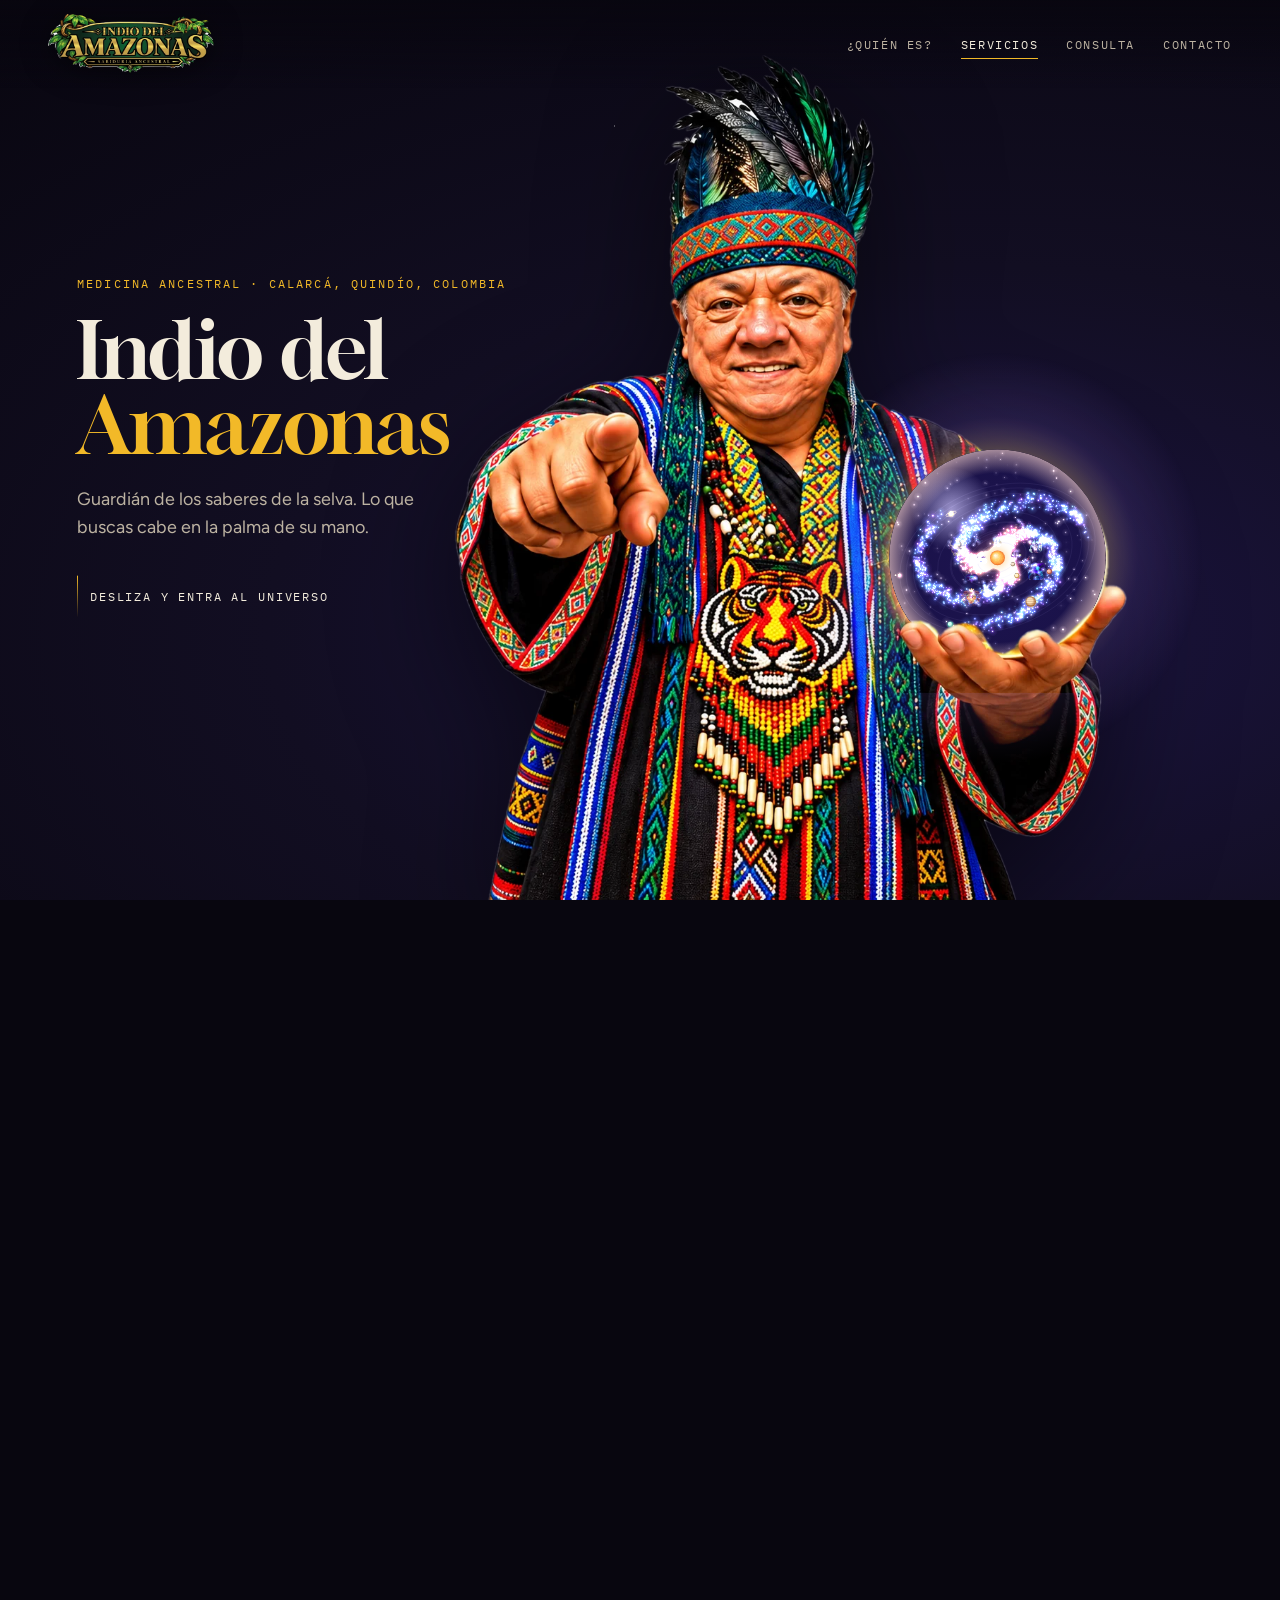
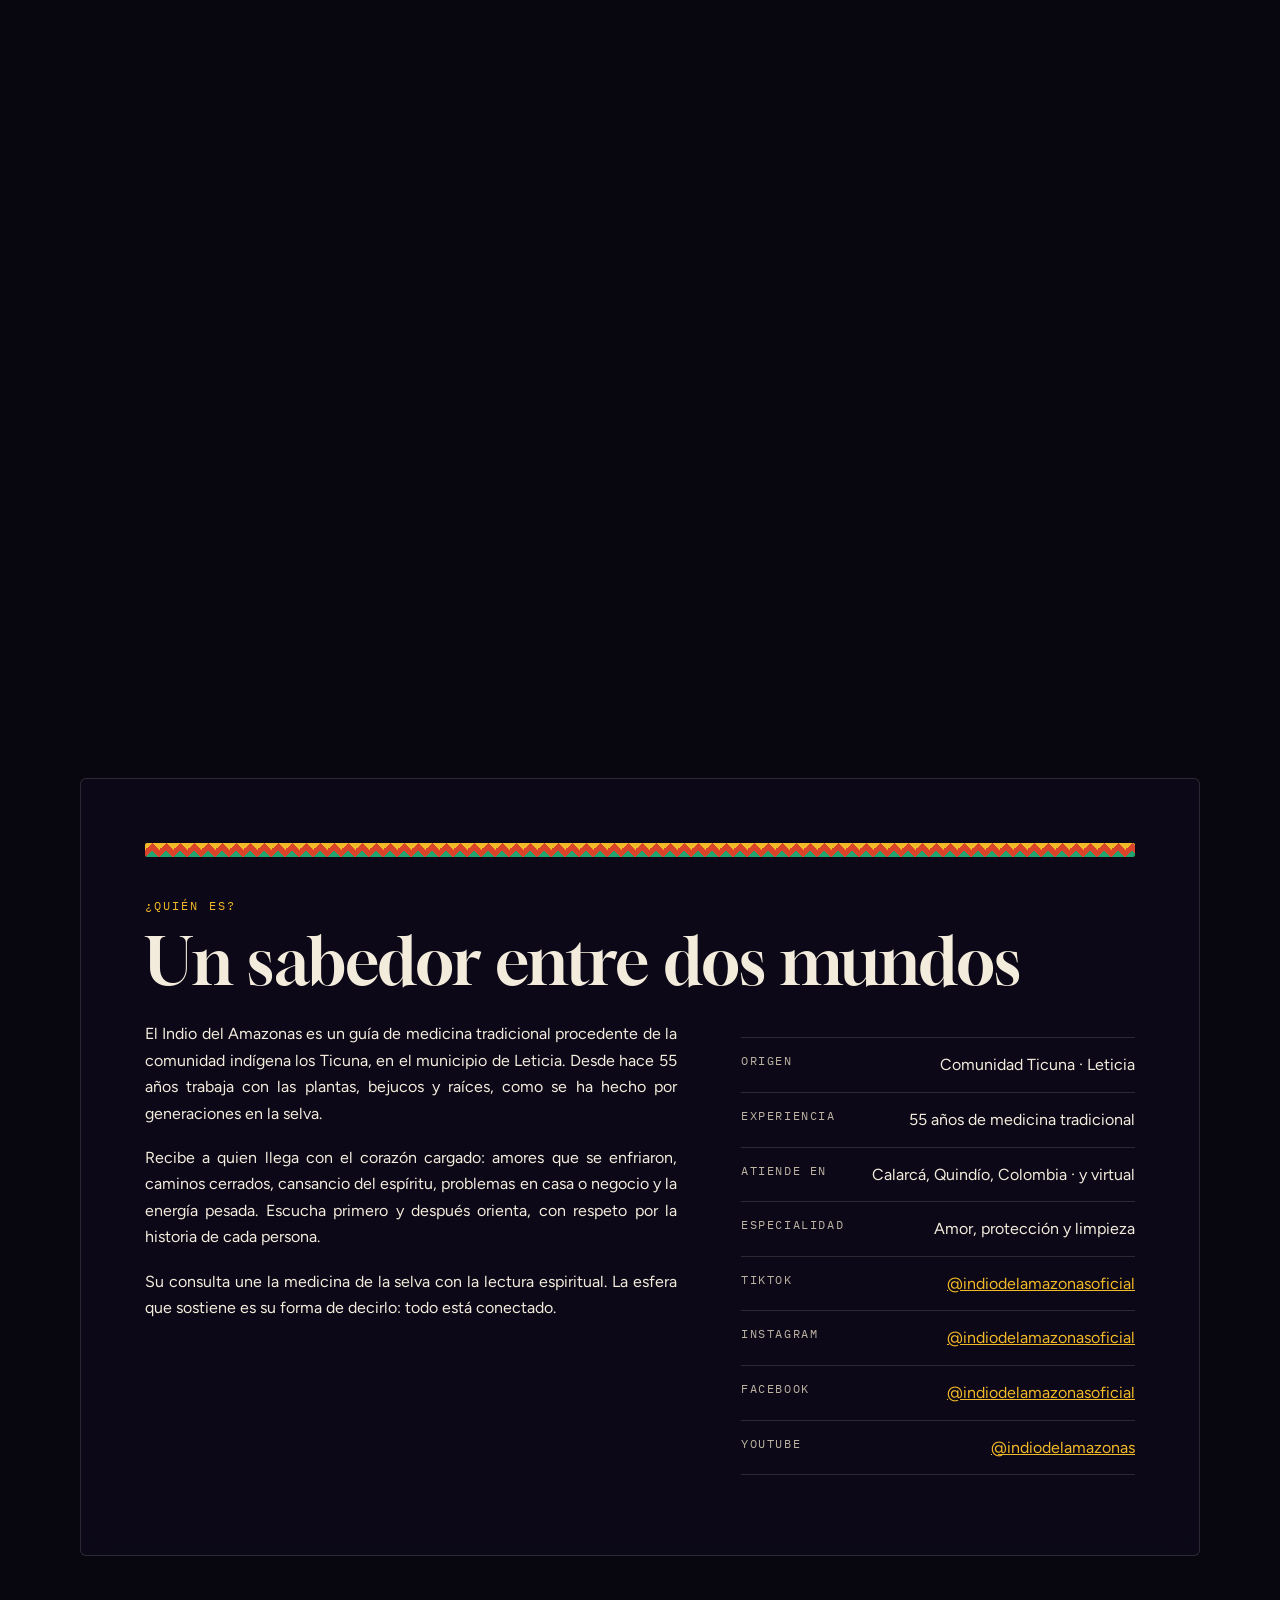
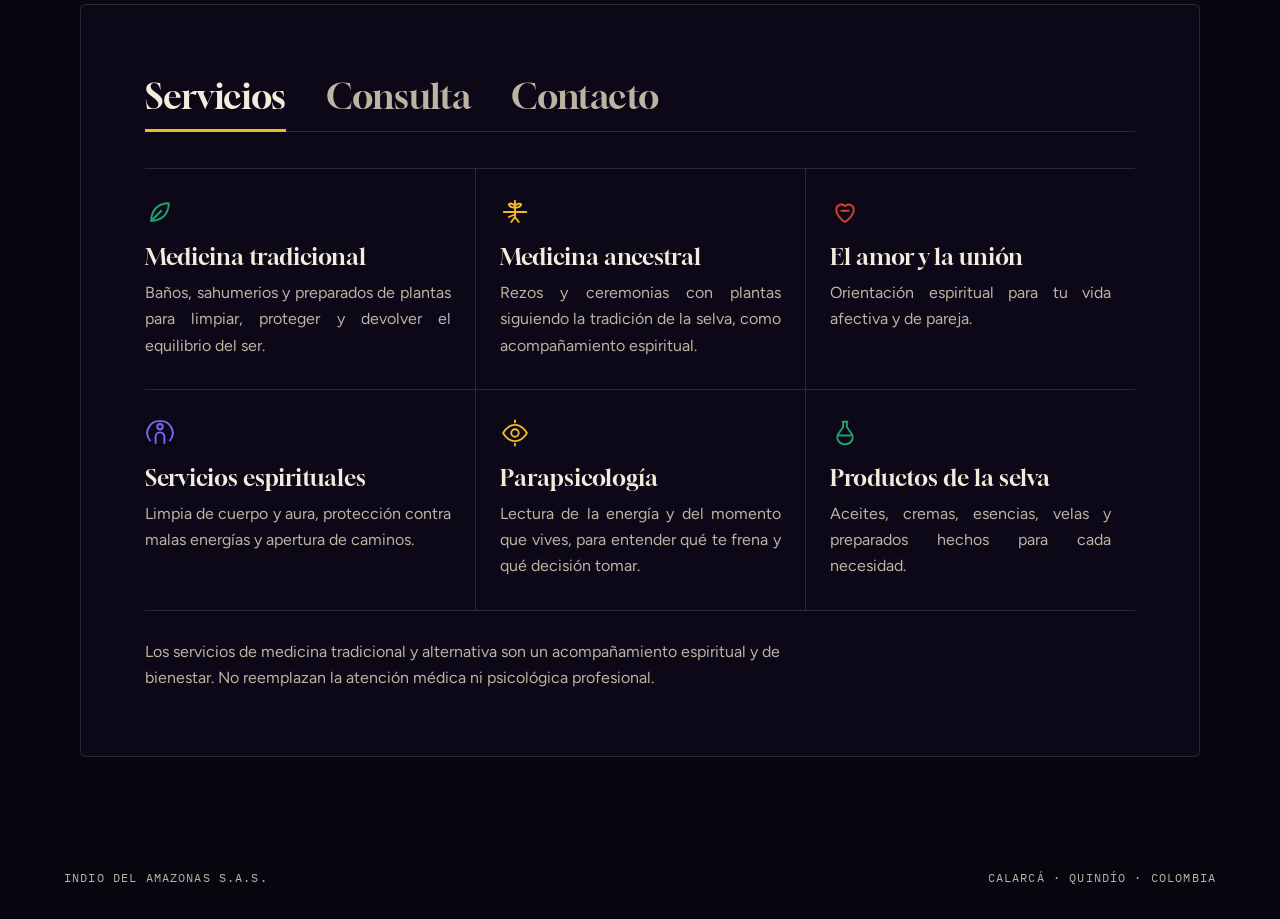
